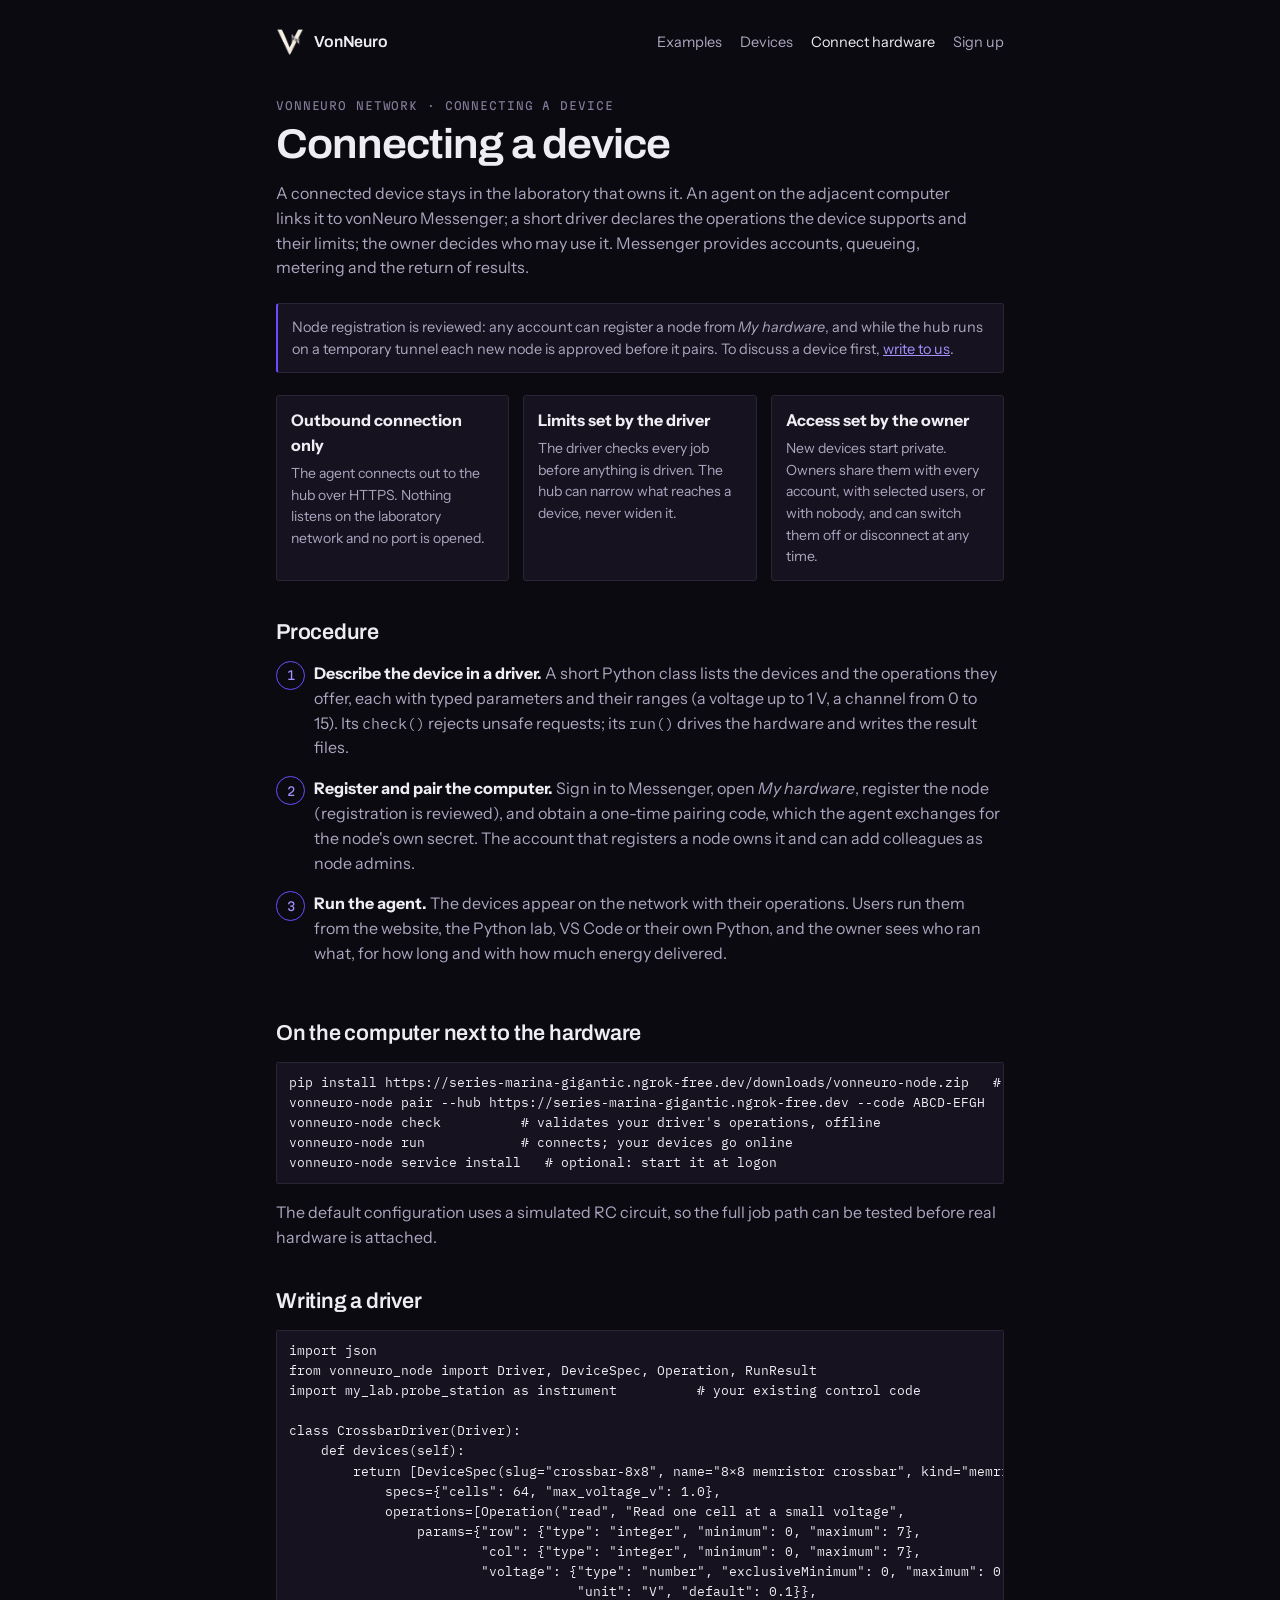
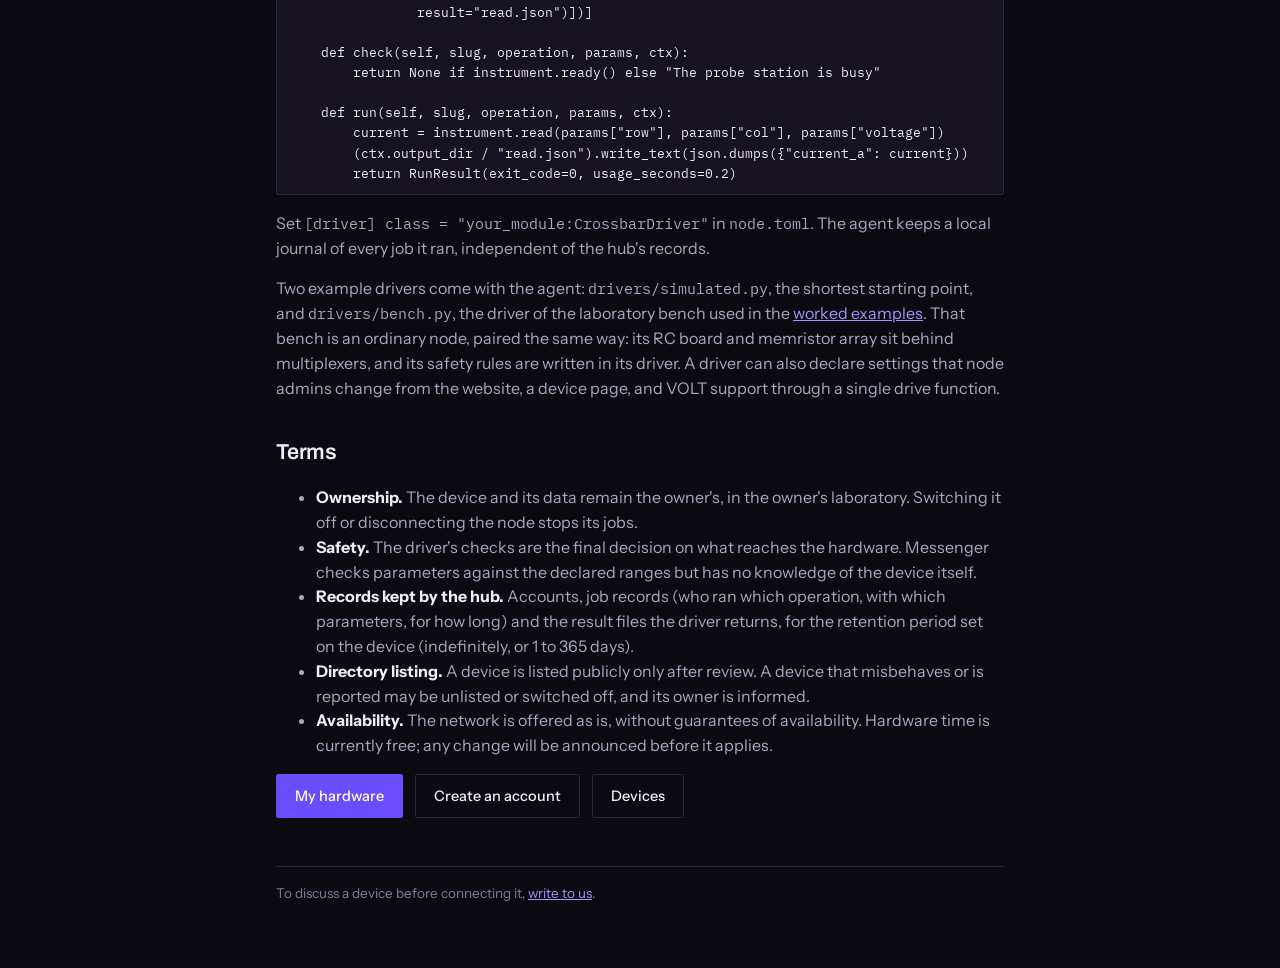
==== connect.html @ 983ef10e "Devices, connect and device pages in the home page's plainer register; links to the worked examples " ====
<!doctype html>
<html lang="en">
<head>
<meta charset="utf-8">
<meta name="viewport" content="width=device-width, initial-scale=1">
<title>Connect hardware · VonNeuro</title>
<meta name="description" content="Connecting a physical device to the vonNeuro network: an agent on the adjacent computer, a driver that declares operations and limits, and owner-controlled access.">
<link rel="icon" type="image/png" sizes="64x64" href="assets/favicon-64.png">
<link rel="apple-touch-icon" href="assets/apple-touch-icon.png">
<link rel="preconnect" href="https://fonts.googleapis.com">
<link rel="preconnect" href="https://fonts.gstatic.com" crossorigin>
<link href="https://fonts.googleapis.com/css2?family=Archivo:wdth,wght@62..125,400..800&family=IBM+Plex+Mono:wght@400;500&family=Instrument+Sans:wght@400;500;600&family=Martian+Mono:wght@400;600&display=swap" rel="stylesheet">
<link rel="stylesheet" href="assets/network.css">
</head>
<body>
<div class="wrap narrow">
  <header>
    <a class="home" href="./"><img src="assets/vonneuro-mark.png" alt="">VonNeuro</a>
    <nav><a href="./#examples">Examples</a><a href="hardware.html">Devices</a><a href="connect.html" class="on">Connect hardware</a><a href="signup.html">Sign up</a></nav>
  </header>

  <span class="label">vonNeuro network · connecting a device</span>
  <h1>Connecting a device</h1>
  <p class="lede">A connected device stays in the laboratory that owns it. An agent on the adjacent computer links it
    to vonNeuro Messenger; a short driver declares the operations the device supports and their limits; the owner
    decides who may use it. Messenger provides accounts, queueing, metering and the return of results.</p>

  <div class="status">Node registration is reviewed: any account can register a node from <i>My hardware</i>, and
    while the hub runs on a temporary tunnel each new node is approved before it pairs. To discuss a device first,
    <a href="#" class="report">write to us</a>.</div>

  <div class="grid3">
    <div><b>Outbound connection only</b><p>The agent connects out to the hub over HTTPS. Nothing listens on the laboratory network and no port is opened.</p></div>
    <div><b>Limits set by the driver</b><p>The driver checks every job before anything is driven. The hub can narrow what reaches a device, never widen it.</p></div>
    <div><b>Access set by the owner</b><p>New devices start private. Owners share them with every account, with selected users, or with nobody, and can switch them off or disconnect at any time.</p></div>
  </div>

  <h2>Procedure</h2>
  <ol class="steps">
    <li><b>Describe the device in a driver.</b> A short Python class lists the devices and the operations they
      offer, each with typed parameters and their ranges (a voltage up to 1 V, a channel from 0 to 15). Its
      <span class="mono">check()</span> rejects unsafe requests; its <span class="mono">run()</span> drives the hardware and
      writes the result files.</li>
    <li><b>Register and pair the computer.</b> Sign in to Messenger, open <i>My hardware</i>, register the node
      (registration is reviewed), and obtain a one-time pairing code, which the agent exchanges for the node's own
      secret. The account that registers a node owns it and can add colleagues as node admins.</li>
    <li><b>Run the agent.</b> The devices appear on the network with their operations. Users run them from the
      website, the Python lab, VS Code or their own Python, and the owner sees who ran what, for how long and with how
      much energy delivered.</li>
  </ol>

  <h2>On the computer next to the hardware</h2>
  <pre>pip install https://series-marina-gigantic.ngrok-free.dev/downloads/vonneuro-node.zip   # Python 3.11+
vonneuro-node pair --hub https://series-marina-gigantic.ngrok-free.dev --code ABCD-EFGH
vonneuro-node check          # validates your driver's operations, offline
vonneuro-node run            # connects; your devices go online
vonneuro-node service install   # optional: start it at logon</pre>
  <p>The default configuration uses a simulated RC circuit, so the full job path can be tested before real hardware
    is attached.</p>

  <h2>Writing a driver</h2>
  <pre>import json
from vonneuro_node import Driver, DeviceSpec, Operation, RunResult
import my_lab.probe_station as instrument          # your existing control code

class CrossbarDriver(Driver):
    def devices(self):
        return [DeviceSpec(slug="crossbar-8x8", name="8×8 memristor crossbar", kind="memristor",
            specs={"cells": 64, "max_voltage_v": 1.0},
            operations=[Operation("read", "Read one cell at a small voltage",
                params={"row": {"type": "integer", "minimum": 0, "maximum": 7},
                        "col": {"type": "integer", "minimum": 0, "maximum": 7},
                        "voltage": {"type": "number", "exclusiveMinimum": 0, "maximum": 0.3,
                                    "unit": "V", "default": 0.1}},
                result="read.json")])]

    def check(self, slug, operation, params, ctx):
        return None if instrument.ready() else "The probe station is busy"

    def run(self, slug, operation, params, ctx):
        current = instrument.read(params["row"], params["col"], params["voltage"])
        (ctx.output_dir / "read.json").write_text(json.dumps({"current_a": current}))
        return RunResult(exit_code=0, usage_seconds=0.2)</pre>
  <p>Set <span class="mono">[driver] class = "your_module:CrossbarDriver"</span> in <span class="mono">node.toml</span>.
    The agent keeps a local journal of every job it ran, independent of the hub's records.</p>
  <p>Two example drivers come with the agent: <span class="mono">drivers/simulated.py</span>, the shortest starting
    point, and <span class="mono">drivers/bench.py</span>, the driver of the laboratory bench used in the
    <a href="./#examples">worked examples</a>. That bench is an ordinary node, paired the same way: its RC board and
    memristor array sit behind multiplexers, and its safety rules are written in its driver. A driver can also declare
    settings that node admins change from the website, a device page, and VOLT support through a single drive
    function.</p>

  <h2>Terms</h2>
  <ul>
    <li><b>Ownership.</b> The device and its data remain the owner's, in the owner's laboratory. Switching it off or
      disconnecting the node stops its jobs.</li>
    <li><b>Safety.</b> The driver's checks are the final decision on what reaches the hardware. Messenger checks
      parameters against the declared ranges but has no knowledge of the device itself.</li>
    <li><b>Records kept by the hub.</b> Accounts, job records (who ran which operation, with which parameters, for how
      long) and the result files the driver returns, for the retention period set on the device (indefinitely, or 1 to
      365 days).</li>
    <li><b>Directory listing.</b> A device is listed publicly only after review. A device that misbehaves or is
      reported may be unlisted or switched off, and its owner is informed.</li>
    <li><b>Availability.</b> The network is offered as is, without guarantees of availability. Hardware time is
      currently free; any change will be announced before it applies.</li>
  </ul>

  <div class="actions">
    <a class="btn" href="https://series-marina-gigantic.ngrok-free.dev/my-hardware">My hardware</a>
    <a class="btn btn-ghost" href="signup.html">Create an account</a>
    <a class="btn btn-ghost" href="hardware.html">Devices</a>
  </div>

  <footer>To discuss a device before connecting it, <a href="#" class="report">write to us</a>.</footer>
</div>
<script>
(function () {
  var to = ["fcaravelli", "np.institute"].join("@");   // assembled to keep it away from harvesters
  Array.prototype.forEach.call(document.querySelectorAll("a.report"), function (a) {
    a.href = "mailto:" + to + "?subject=" + encodeURIComponent("Connecting hardware to vonNeuro");
  });
})();
</script>
</body>
</html>
---- assets/network.css ----
/* Shared by hardware.html, device.html and connect.html: the signup page's look, plus device cards. */
:root{
  --bg:#0C0A11; --panel:#16121F; --line:#2A2437; --txt:#EFEDF4; --txt-mid:#ADA6C0; --txt-soft:#837B99;
  --arc:#6B4DFF; --arc-2:#A492FF; --arc-dim:#6B4DFF22; --ok:#5FD4C4; --heat:#E08A3C;
  --f-display:"Archivo","Helvetica Neue",Arial,sans-serif; --f-body:"Instrument Sans","Segoe UI",system-ui,sans-serif;
  --f-label:"Martian Mono",ui-monospace,monospace; --f-code:"IBM Plex Mono",ui-monospace,"SF Mono",Menlo,monospace;
}
*{box-sizing:border-box}
html,body{margin:0;background:var(--bg);color:var(--txt);font-family:var(--f-body);font-size:16px;line-height:1.55}
a{color:var(--arc-2)}
.wrap{max-width:960px;margin:0 auto;padding:28px 16px 64px}
.wrap.narrow{max-width:760px}
header{display:flex;align-items:center;justify-content:space-between;gap:16px;flex-wrap:wrap;margin-bottom:36px}
header a.home{display:flex;align-items:center;gap:10px;color:var(--txt);text-decoration:none;font-family:var(--f-display);font-weight:600;letter-spacing:-.01em}
header img{width:28px;height:28px}
header nav{display:flex;gap:18px;flex-wrap:wrap;font-size:14.5px}
header nav a{color:var(--txt-mid);text-decoration:none} header nav a:hover,header nav a.on{color:var(--txt)}
.label{font-family:var(--f-label);font-size:11px;letter-spacing:.08em;text-transform:uppercase;color:var(--txt-soft)}
h1{font-family:var(--f-display);font-weight:650;font-variation-settings:"wdth" 104;font-size:clamp(1.9rem,4.6vw,2.6rem);letter-spacing:-.025em;line-height:1.1;margin:.35rem 0 .8rem}
h2{font-family:var(--f-display);font-weight:600;font-size:1.35rem;letter-spacing:-.01em;margin:2.2rem 0 .7rem}
h3{font-family:var(--f-display);font-weight:600;font-size:1.05rem;margin:1.2rem 0 .4rem}
.lede{color:var(--txt-mid);margin:0 0 1.4rem;max-width:64ch}
p,li{color:var(--txt-mid)} b,strong{color:var(--txt)}
.status{border:1px solid var(--line);border-left:2px solid var(--arc);background:var(--panel);border-radius:3px;padding:12px 14px;font-size:14.5px;color:var(--txt-mid);margin-bottom:22px}
.status.ok{border-left-color:var(--ok)} .status.off{border-left-color:var(--heat)}
.btn{display:inline-flex;align-items:center;justify-content:center;font-family:var(--f-body);font-size:14.5px;font-weight:500;padding:10px 18px;border-radius:2px;border:1px solid var(--arc);background:var(--arc);color:#fff;cursor:pointer;text-decoration:none}
.btn:hover{background:#7C60FF;border-color:#7C60FF}
.btn-ghost{background:transparent;color:var(--txt);border-color:var(--line)}
.actions{display:flex;flex-wrap:wrap;gap:12px;margin:1rem 0}
pre{font-family:var(--f-code);font-size:13px;background:var(--panel);border:1px solid var(--line);border-radius:2px;padding:10px 12px;overflow-x:auto;color:var(--txt);margin:.5rem 0 0}
code,.mono{font-family:var(--f-code);font-size:.92em}
.hidden{display:none}
.cards{display:grid;grid-template-columns:repeat(auto-fill,minmax(280px,1fr));gap:16px}
.card{border:1px solid var(--line);background:var(--panel);border-radius:3px;padding:16px 18px;display:flex;flex-direction:column;gap:8px;min-width:0}
.card h3{margin:0;font-size:1.05rem} .card h3 a{color:var(--txt);text-decoration:none} .card h3 a:hover{color:var(--arc-2)}
.card .ref{font-family:var(--f-code);font-size:12.5px;color:var(--txt-soft);overflow-wrap:anywhere}
.card p{margin:0;font-size:14px}
.facts{display:flex;flex-wrap:wrap;gap:6px}
.fact{font-family:var(--f-code);font-size:12px;color:var(--txt-mid);border:1px solid var(--line);border-radius:2px;padding:2px 7px}
.dot{display:inline-flex;align-items:center;gap:6px;font-family:var(--f-label);font-size:11px;letter-spacing:.06em;text-transform:uppercase}
.dot::before{content:"";width:8px;height:8px;border-radius:50%;background:var(--txt-soft)}
.dot.online{color:var(--ok)} .dot.online::before{background:var(--ok)}
.dot.offline{color:var(--heat)} .dot.offline::before{background:var(--heat)}
.dot.restricted{color:var(--arc-2)} .dot.restricted::before{background:var(--arc-2)}
.usage{font-size:12.5px;color:var(--txt-soft);margin-top:auto}
table{width:100%;border-collapse:collapse;font-size:14px;margin:.4rem 0 1rem}
th,td{text-align:left;padding:6px 8px;border-bottom:1px solid var(--line);vertical-align:top}
th{font-family:var(--f-label);font-size:11px;letter-spacing:.06em;text-transform:uppercase;color:var(--txt-soft);font-weight:400}
td code{color:var(--arc-2)}
.steps{counter-reset:s;list-style:none;padding:0;margin:0}
.steps>li{counter-increment:s;position:relative;padding:0 0 1rem 2.4rem}
.steps>li::before{content:counter(s);position:absolute;left:0;top:0;width:1.7rem;height:1.7rem;border:1px solid var(--arc);border-radius:50%;display:flex;align-items:center;justify-content:center;font-family:var(--f-label);font-size:12px;color:var(--arc-2)}
.grid3{display:grid;grid-template-columns:repeat(3,minmax(0,1fr));gap:14px}
.grid3>div{border:1px solid var(--line);background:var(--panel);border-radius:3px;padding:12px 14px}
.grid3 p{margin:.3rem 0 0;font-size:14px}
.pill{font-family:var(--f-label);font-size:10.5px;letter-spacing:.08em;text-transform:uppercase;border:1px solid var(--arc);color:var(--arc-2);border-radius:999px;padding:2px 9px;vertical-align:middle}
footer{margin-top:3rem;padding-top:1rem;border-top:1px solid var(--line);font-size:13.5px;color:var(--txt-soft)}
@media (max-width:700px){ .grid3{grid-template-columns:1fr} }
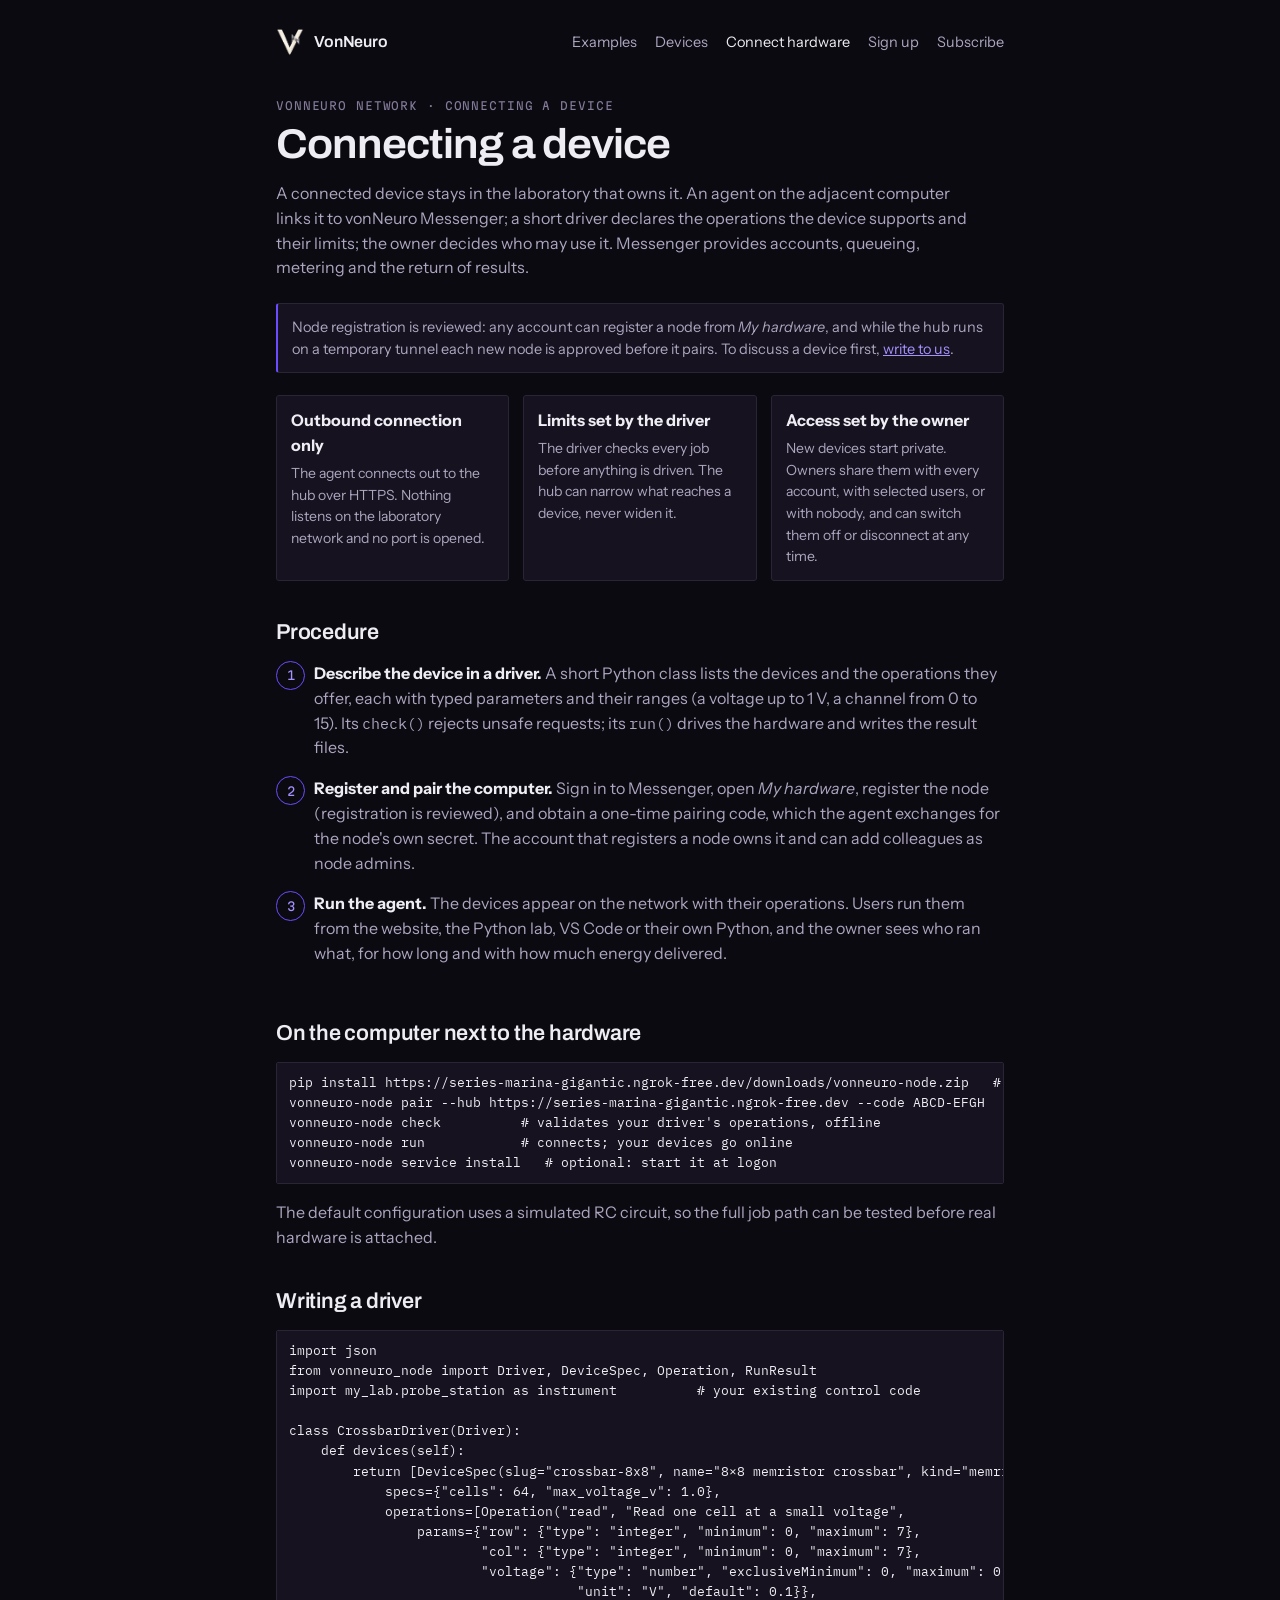
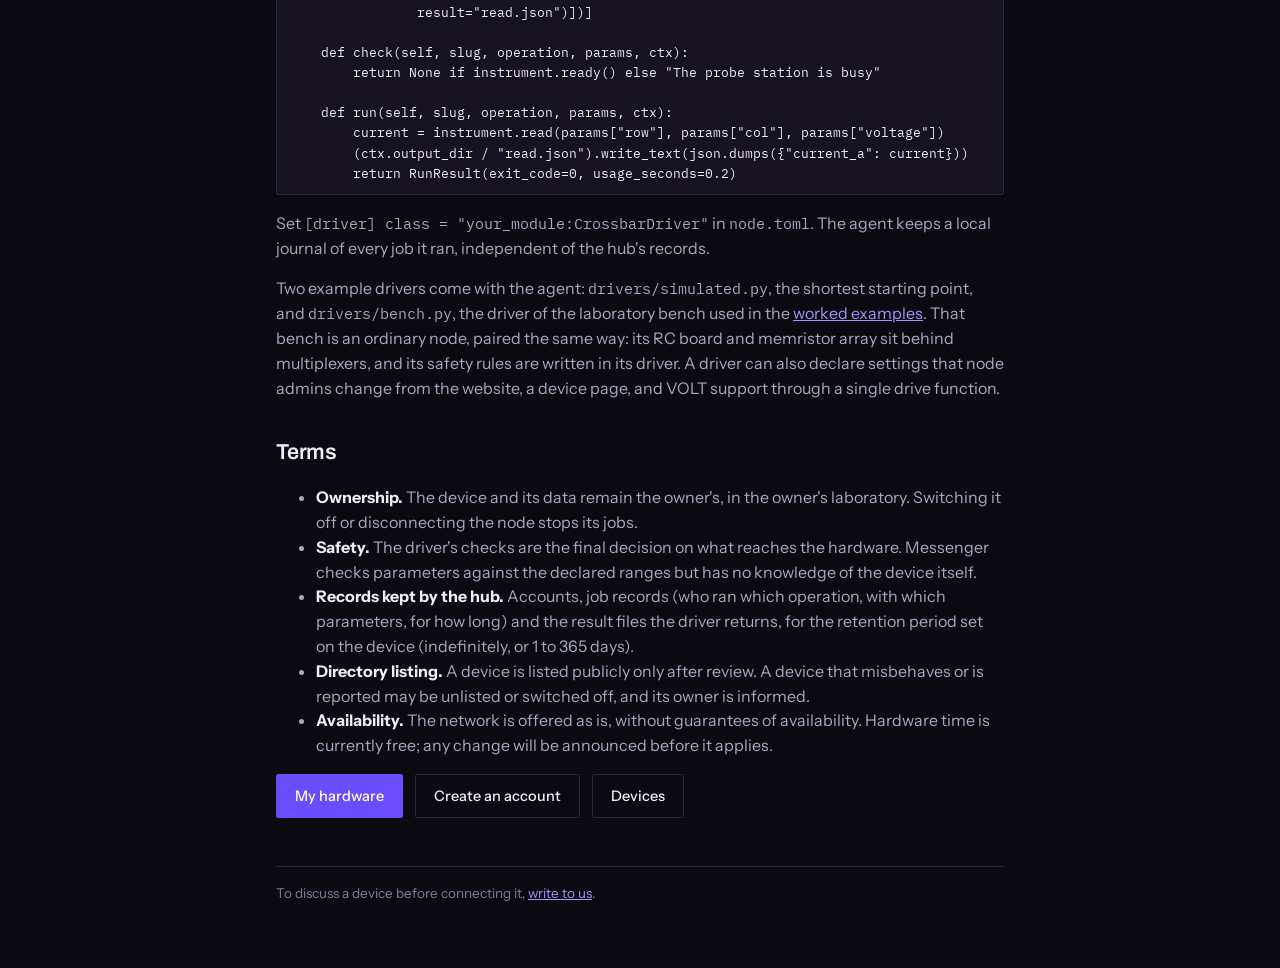
==== commit ffaa2e0c: "Subscribe page: newsletter, new equipment online, offers; Subscribe button in the header and nav The" ====
--- a/connect.html
+++ b/connect.html
@@ -16,7 +16,7 @@
 <div class="wrap narrow">
   <header>
     <a class="home" href="./"><img src="assets/vonneuro-mark.png" alt="">VonNeuro</a>
-    <nav><a href="./#examples">Examples</a><a href="hardware.html">Devices</a><a href="connect.html" class="on">Connect hardware</a><a href="signup.html">Sign up</a></nav>
+    <nav><a href="./#examples">Examples</a><a href="hardware.html">Devices</a><a href="connect.html" class="on">Connect hardware</a><a href="signup.html">Sign up</a><a href="subscribe.html">Subscribe</a></nav>
   </header>
 
   <span class="label">vonNeuro network · connecting a device</span>
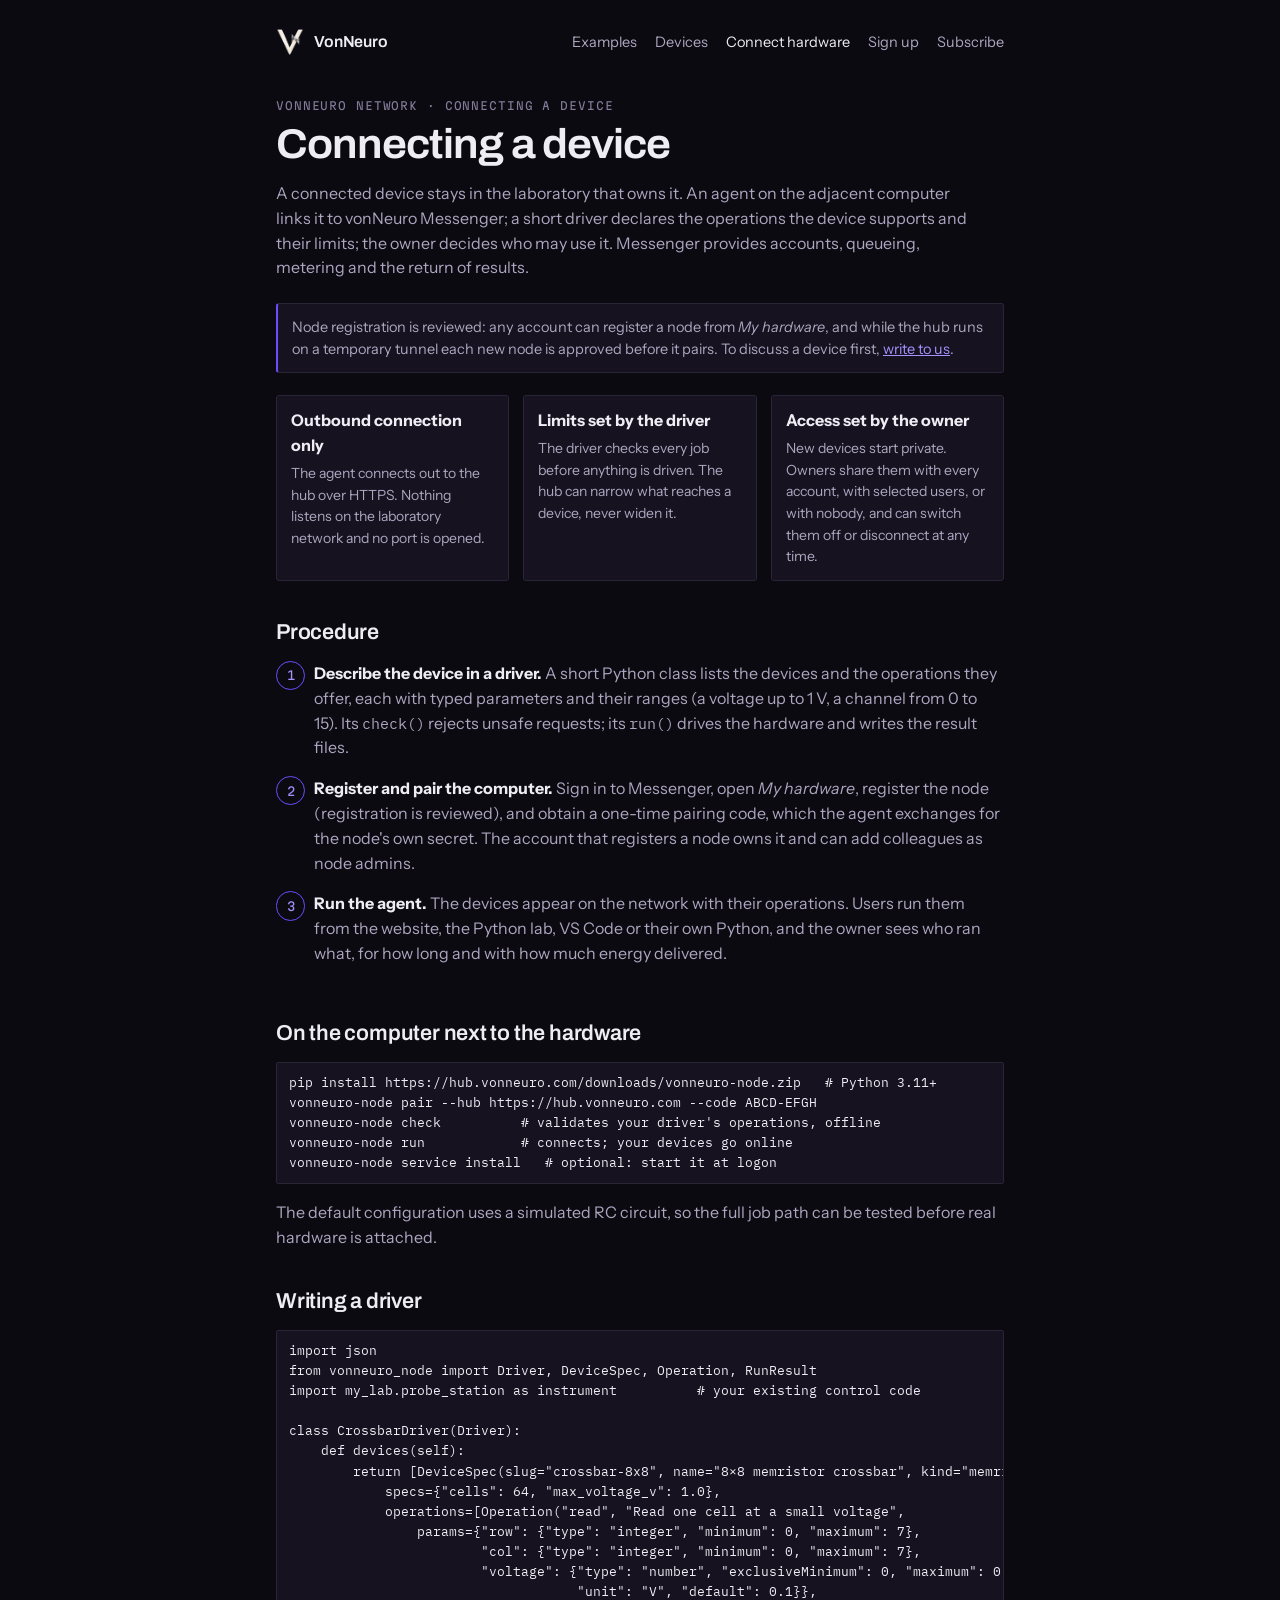
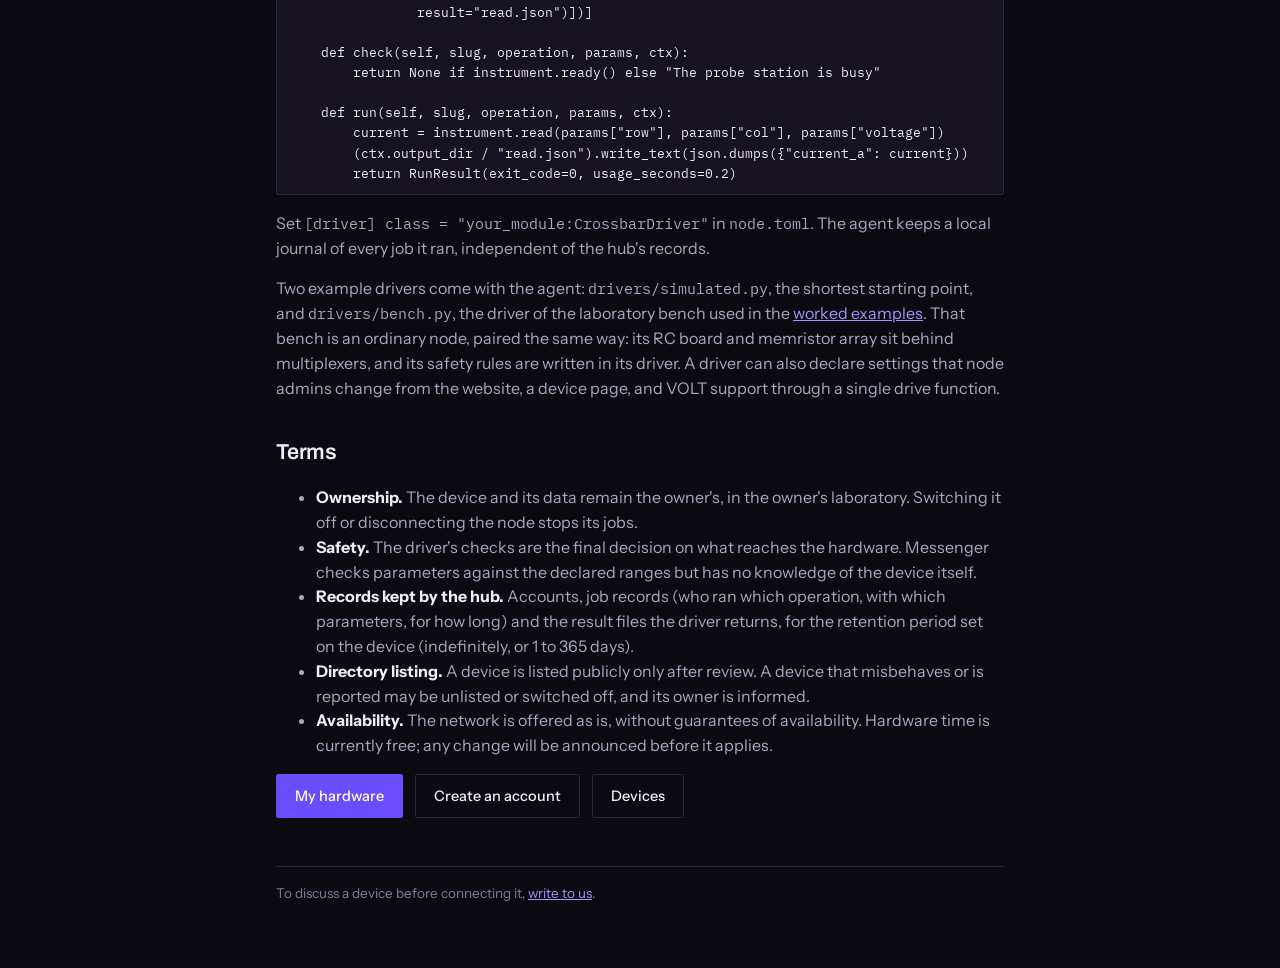
==== commit 60e399fe: "Hub moves to hub.vonneuro.com (Cloudflare Tunnel); VS Code extension 0.1.4" ====
--- a/connect.html
+++ b/connect.html
@@ -50,8 +50,8 @@
   </ol>
 
   <h2>On the computer next to the hardware</h2>
-  <pre>pip install https://series-marina-gigantic.ngrok-free.dev/downloads/vonneuro-node.zip   # Python 3.11+
-vonneuro-node pair --hub https://series-marina-gigantic.ngrok-free.dev --code ABCD-EFGH
+  <pre>pip install https://hub.vonneuro.com/downloads/vonneuro-node.zip   # Python 3.11+
+vonneuro-node pair --hub https://hub.vonneuro.com --code ABCD-EFGH
 vonneuro-node check          # validates your driver's operations, offline
 vonneuro-node run            # connects; your devices go online
 vonneuro-node service install   # optional: start it at logon</pre>
@@ -106,7 +106,7 @@
   </ul>
 
   <div class="actions">
-    <a class="btn" href="https://series-marina-gigantic.ngrok-free.dev/my-hardware">My hardware</a>
+    <a class="btn" href="https://hub.vonneuro.com/my-hardware">My hardware</a>
     <a class="btn btn-ghost" href="signup.html">Create an account</a>
     <a class="btn btn-ghost" href="hardware.html">Devices</a>
   </div>
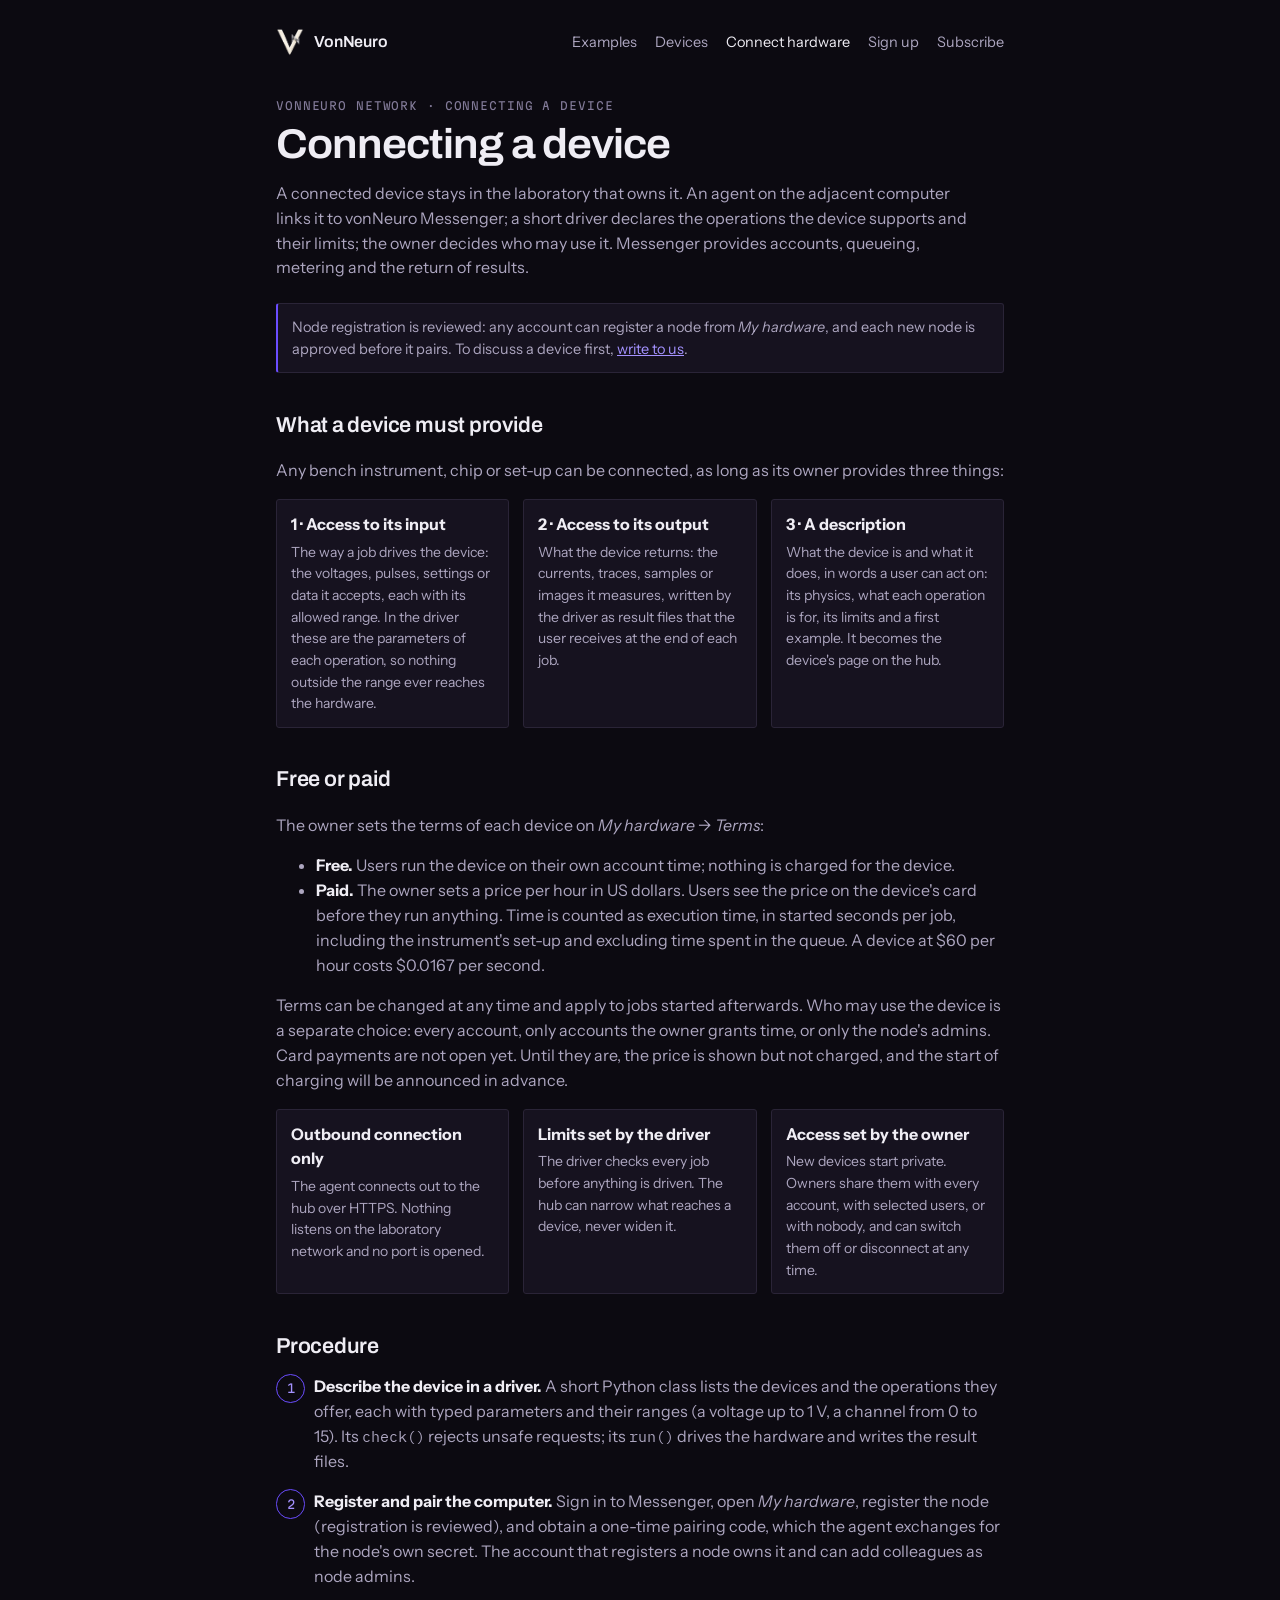
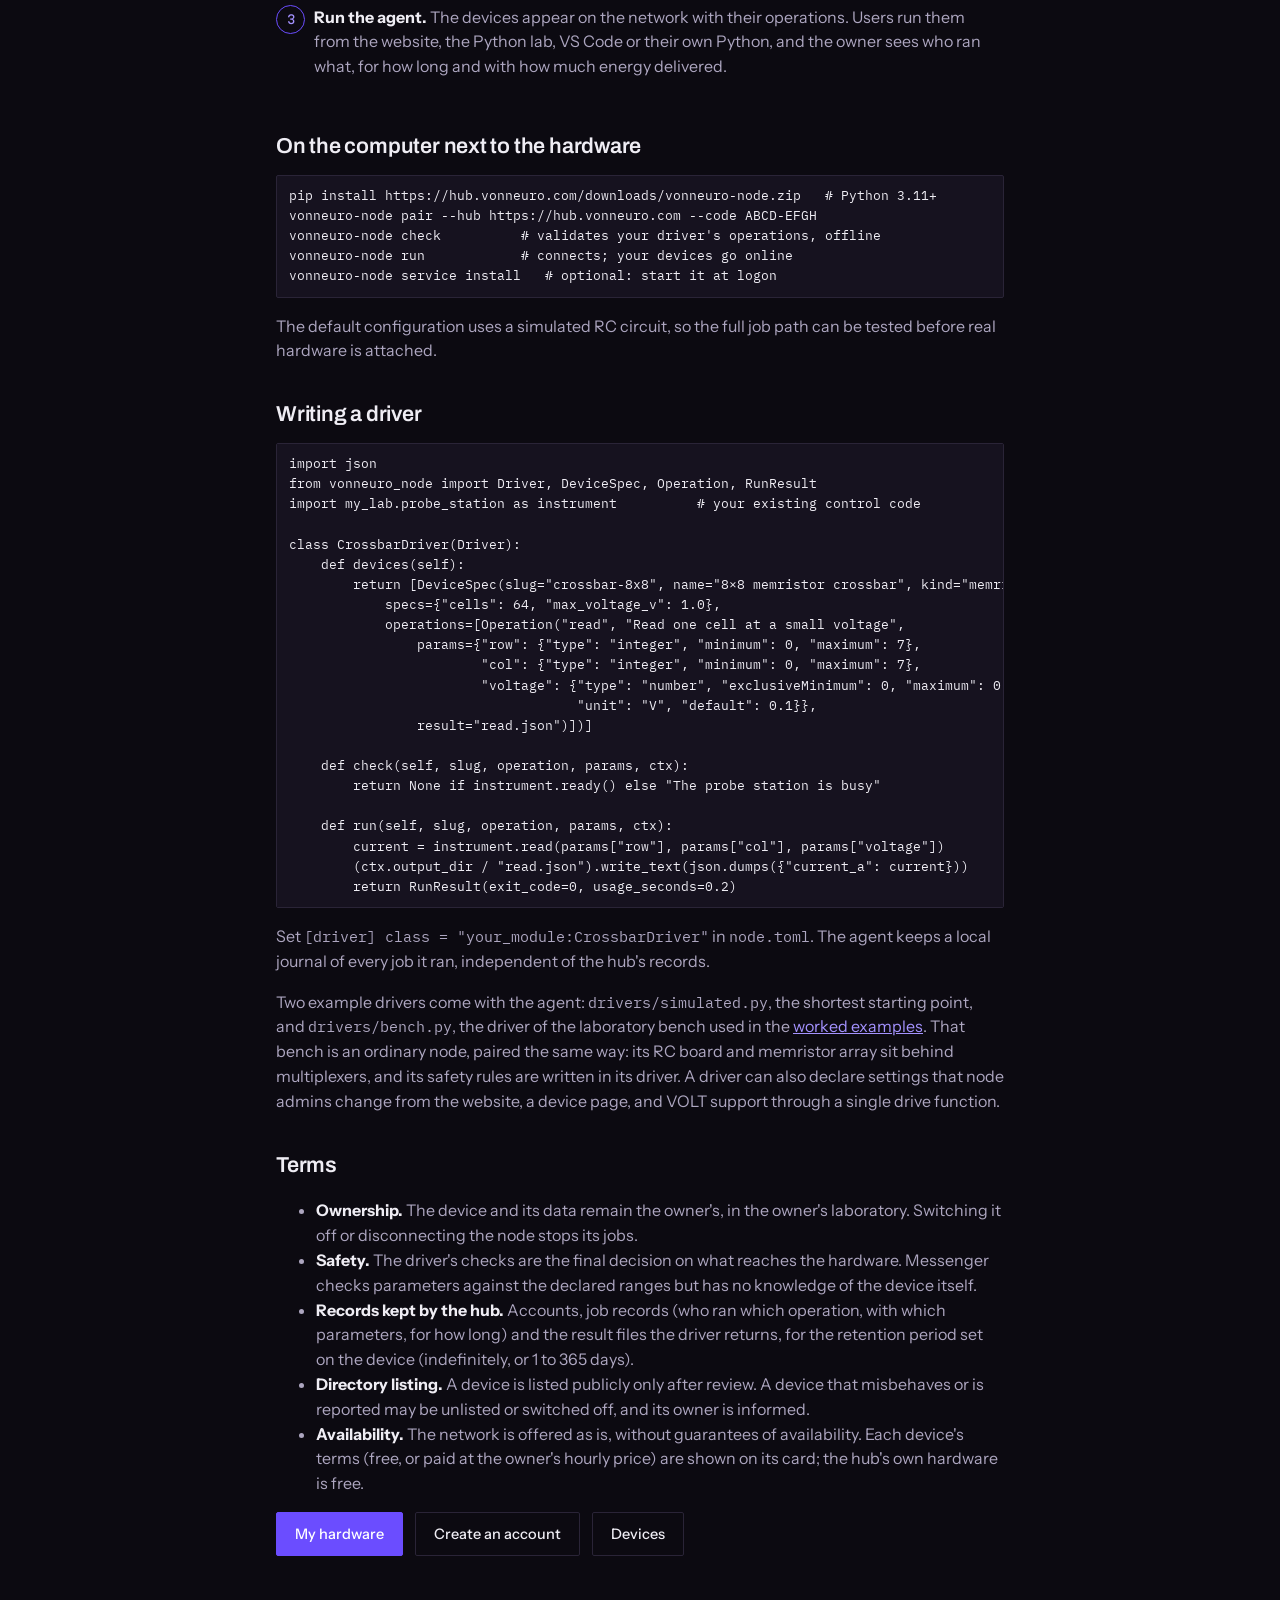
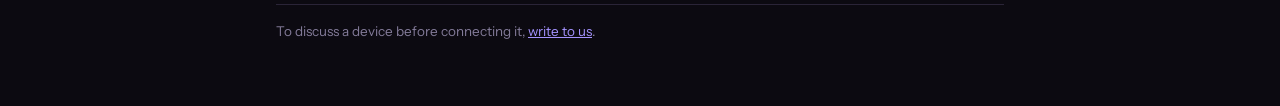
==== commit dbbd0a60: "Connect hardware: what a device must provide (input, output, description) and Free or Paid terms" ====
--- a/connect.html
+++ b/connect.html
@@ -4,7 +4,7 @@
 <meta charset="utf-8">
 <meta name="viewport" content="width=device-width, initial-scale=1">
 <title>Connect hardware · VonNeuro</title>
-<meta name="description" content="Connecting a physical device to the vonNeuro network: an agent on the adjacent computer, a driver that declares operations and limits, and owner-controlled access.">
+<meta name="description" content="Connecting a physical device to the vonNeuro network: what a device must provide (input, output, description), free or paid terms with an hourly price, an agent on the adjacent computer, a driver that declares operations and limits, and owner-controlled access.">
 <link rel="icon" type="image/png" sizes="64x64" href="assets/favicon-64.png">
 <link rel="apple-touch-icon" href="assets/apple-touch-icon.png">
 <link rel="preconnect" href="https://fonts.googleapis.com">
@@ -26,8 +26,32 @@
     decides who may use it. Messenger provides accounts, queueing, metering and the return of results.</p>
 
   <div class="status">Node registration is reviewed: any account can register a node from <i>My hardware</i>, and
-    while the hub runs on a temporary tunnel each new node is approved before it pairs. To discuss a device first,
+    each new node is approved before it pairs. To discuss a device first,
     <a href="#" class="report">write to us</a>.</div>
+
+  <h2>What a device must provide</h2>
+  <p>Any bench instrument, chip or set-up can be connected, as long as its owner provides three things:</p>
+  <div class="grid3">
+    <div><b>1 · Access to its input</b><p>The way a job drives the device: the voltages, pulses, settings or data it
+      accepts, each with its allowed range. In the driver these are the parameters of each operation, so nothing
+      outside the range ever reaches the hardware.</p></div>
+    <div><b>2 · Access to its output</b><p>What the device returns: the currents, traces, samples or images it
+      measures, written by the driver as result files that the user receives at the end of each job.</p></div>
+    <div><b>3 · A description</b><p>What the device is and what it does, in words a user can act on: its physics,
+      what each operation is for, its limits and a first example. It becomes the device's page on the hub.</p></div>
+  </div>
+
+  <h2>Free or paid</h2>
+  <p>The owner sets the terms of each device on <i>My hardware</i> → <i>Terms</i>:</p>
+  <ul>
+    <li><b>Free.</b> Users run the device on their own account time; nothing is charged for the device.</li>
+    <li><b>Paid.</b> The owner sets a price per hour in US dollars. Users see the price on the device's card before
+      they run anything. Time is counted as execution time, in started seconds per job, including the instrument's
+      set-up and excluding time spent in the queue. A device at $60 per hour costs $0.0167 per second.</li>
+  </ul>
+  <p>Terms can be changed at any time and apply to jobs started afterwards. Who may use the device is a separate
+    choice: every account, only accounts the owner grants time, or only the node's admins. Card payments are not open
+    yet. Until they are, the price is shown but not charged, and the start of charging will be announced in advance.</p>
 
   <div class="grid3">
     <div><b>Outbound connection only</b><p>The agent connects out to the hub over HTTPS. Nothing listens on the laboratory network and no port is opened.</p></div>
@@ -101,8 +125,8 @@
       365 days).</li>
     <li><b>Directory listing.</b> A device is listed publicly only after review. A device that misbehaves or is
       reported may be unlisted or switched off, and its owner is informed.</li>
-    <li><b>Availability.</b> The network is offered as is, without guarantees of availability. Hardware time is
-      currently free; any change will be announced before it applies.</li>
+    <li><b>Availability.</b> The network is offered as is, without guarantees of availability. Each device's terms
+      (free, or paid at the owner's hourly price) are shown on its card; the hub's own hardware is free.</li>
   </ul>
 
   <div class="actions">
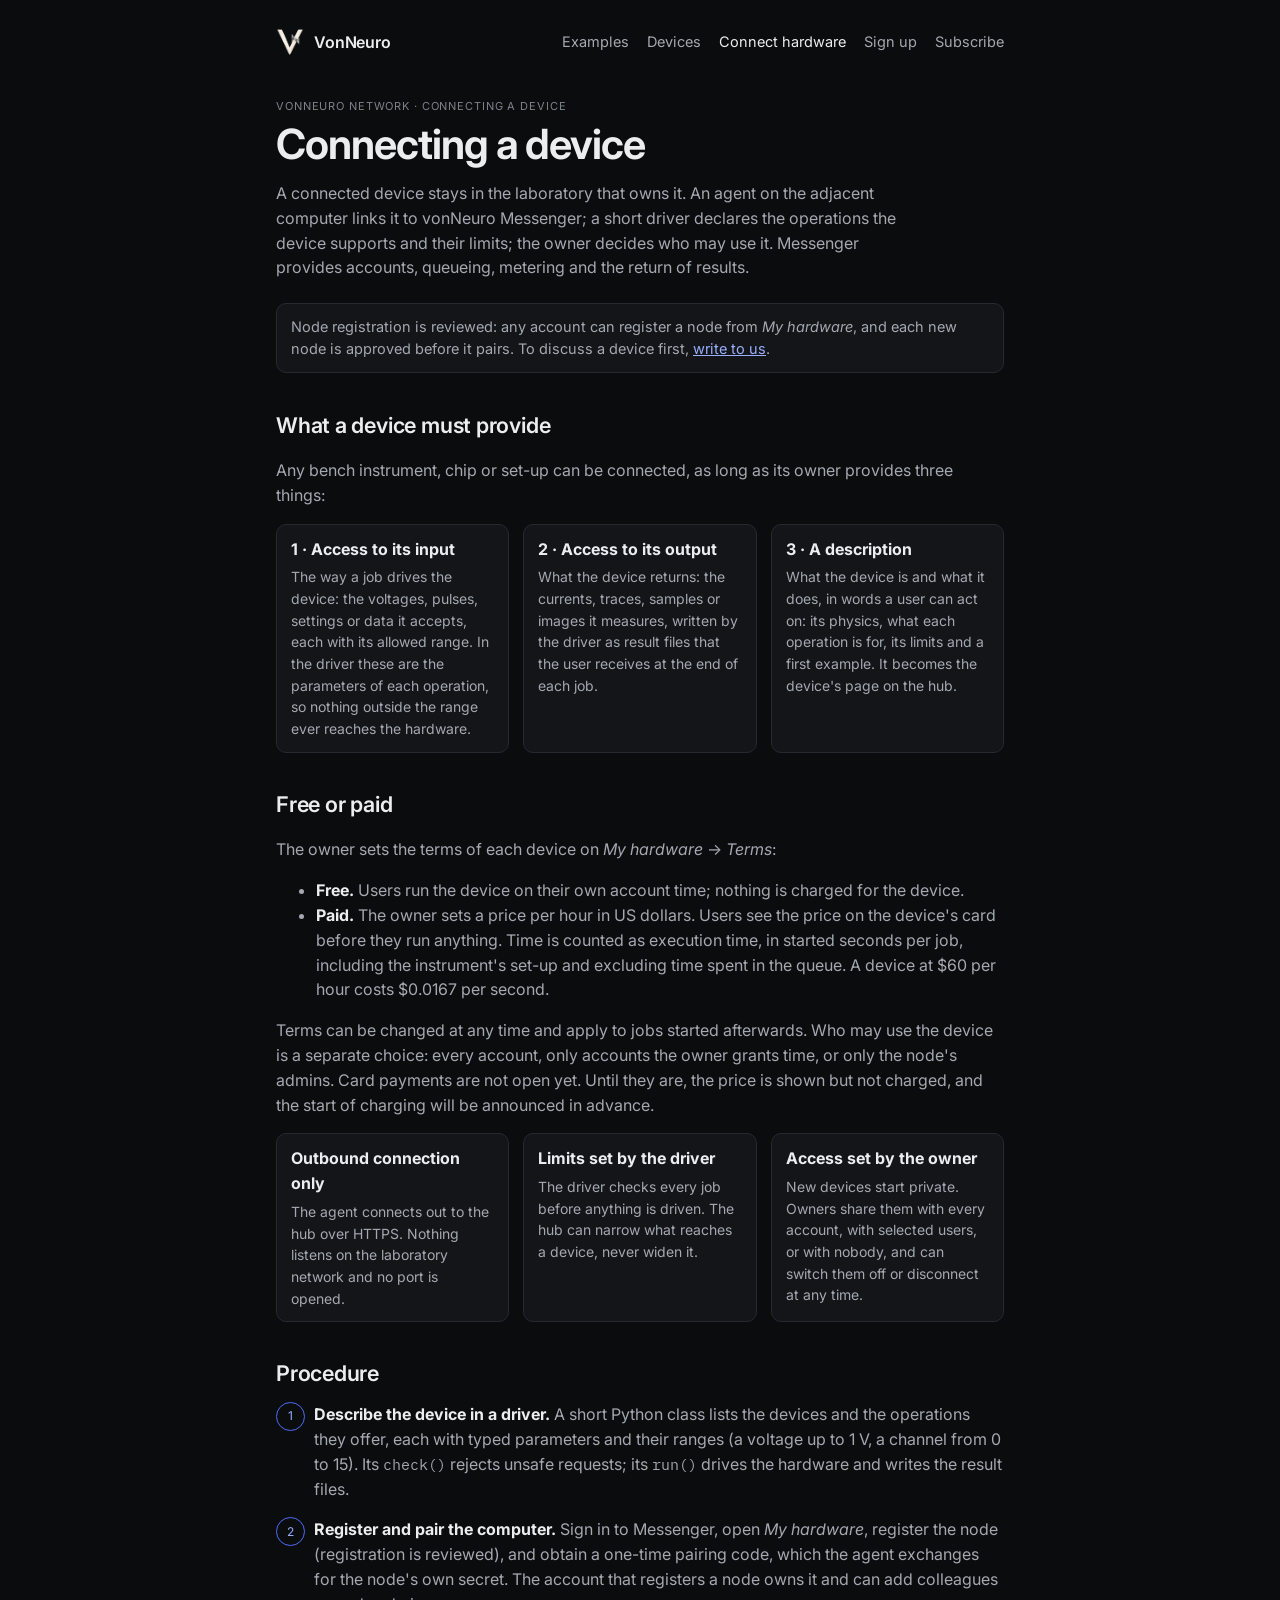
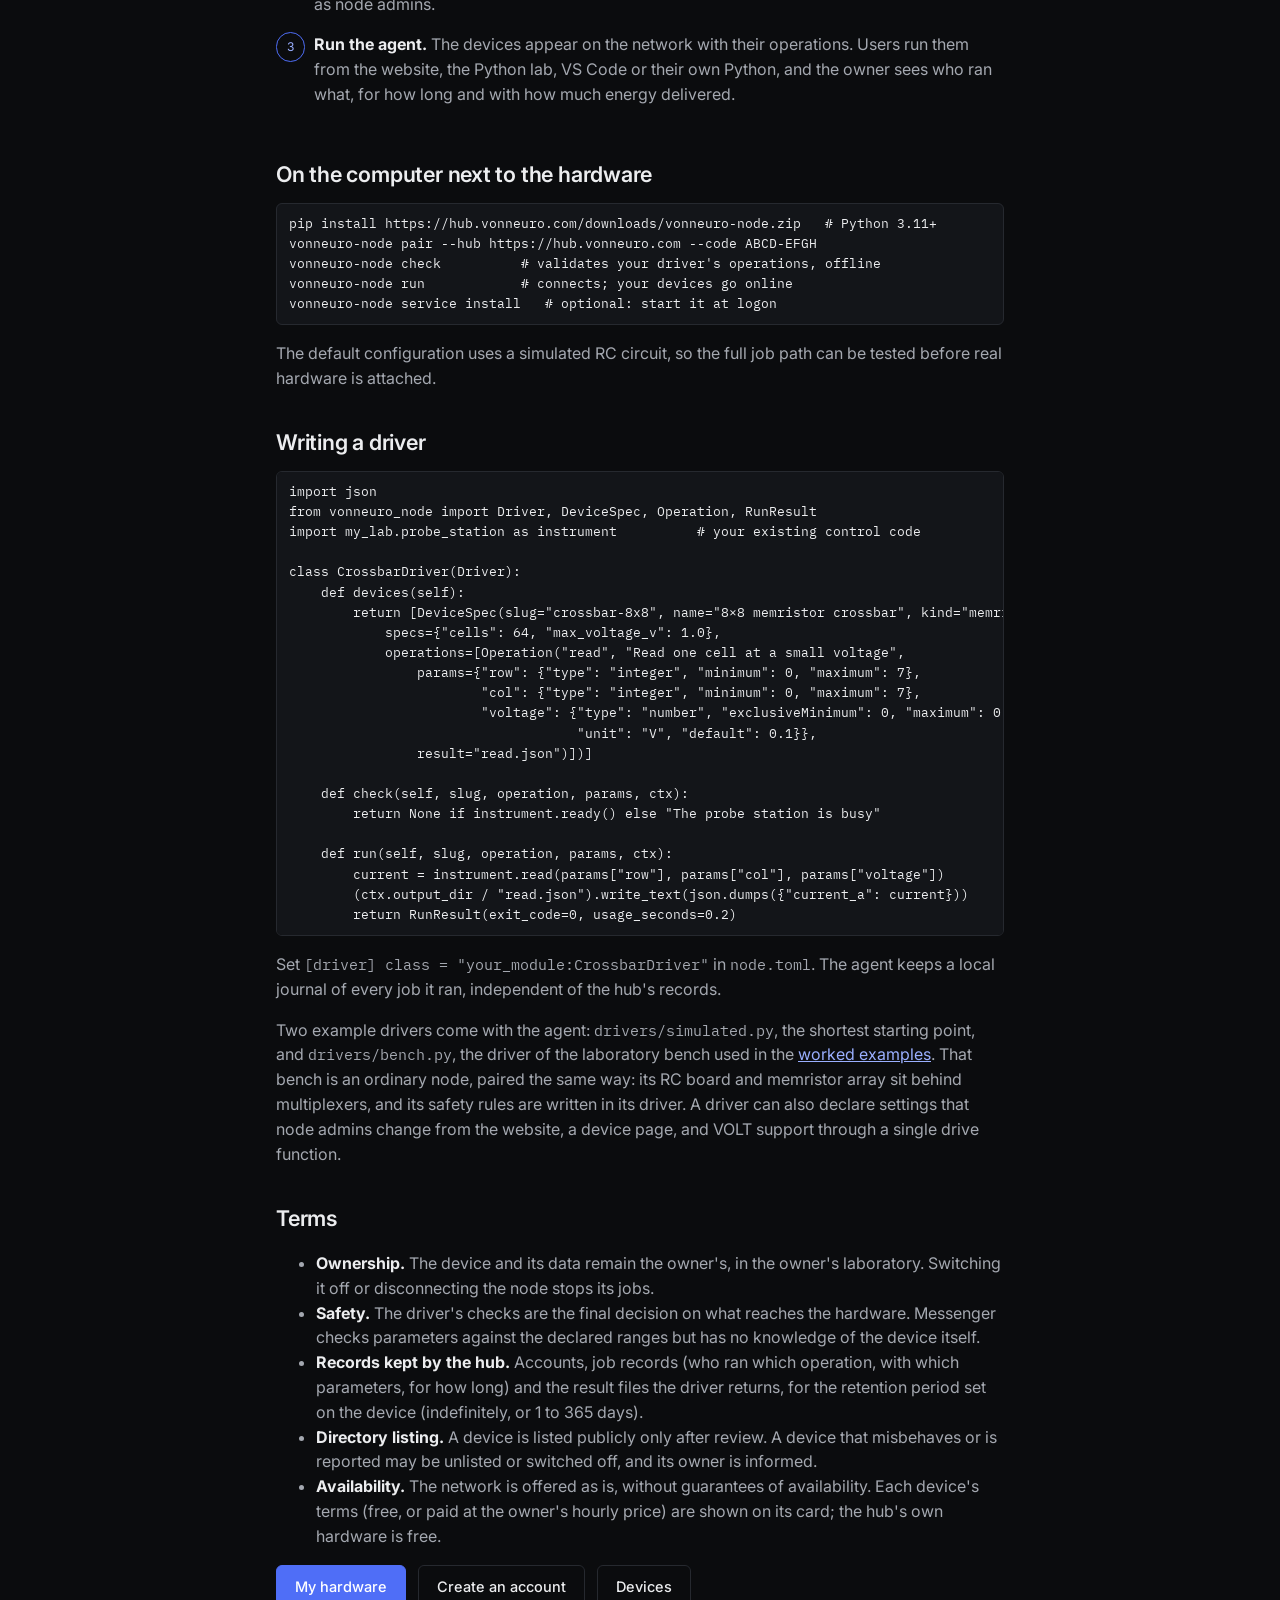
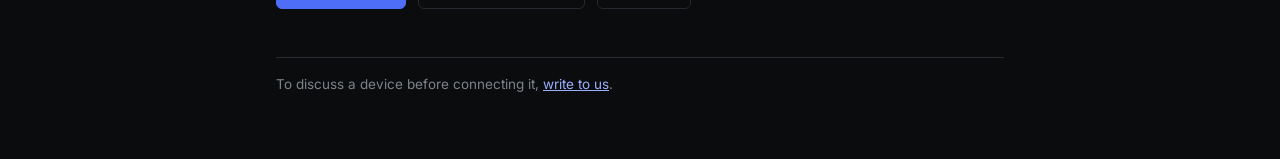
==== commit a9ffa20d: "Website redesign: neutral palette, Inter, live device list in the hero, no animated background" ====
--- a/connect.html
+++ b/connect.html
@@ -9,7 +9,7 @@
 <link rel="apple-touch-icon" href="assets/apple-touch-icon.png">
 <link rel="preconnect" href="https://fonts.googleapis.com">
 <link rel="preconnect" href="https://fonts.gstatic.com" crossorigin>
-<link href="https://fonts.googleapis.com/css2?family=Archivo:wdth,wght@62..125,400..800&family=IBM+Plex+Mono:wght@400;500&family=Instrument+Sans:wght@400;500;600&family=Martian+Mono:wght@400;600&display=swap" rel="stylesheet">
+<link href="https://fonts.googleapis.com/css2?family=Inter:wght@400;500;600;700&family=IBM+Plex+Mono:wght@400;500&display=swap" rel="stylesheet">
 <link rel="stylesheet" href="assets/network.css">
 </head>
 <body>
--- a/assets/network.css
+++ b/assets/network.css
@@ -1,9 +1,9 @@
 /* Shared by hardware.html, device.html and connect.html: the signup page's look, plus device cards. */
 :root{
-  --bg:#0C0A11; --panel:#16121F; --line:#2A2437; --txt:#EFEDF4; --txt-mid:#ADA6C0; --txt-soft:#837B99;
-  --arc:#6B4DFF; --arc-2:#A492FF; --arc-dim:#6B4DFF22; --ok:#5FD4C4; --heat:#E08A3C;
-  --f-display:"Archivo","Helvetica Neue",Arial,sans-serif; --f-body:"Instrument Sans","Segoe UI",system-ui,sans-serif;
-  --f-label:"Martian Mono",ui-monospace,monospace; --f-code:"IBM Plex Mono",ui-monospace,"SF Mono",Menlo,monospace;
+  --bg:#0B0C0E; --panel:#131519; --line:#26292F; --txt:#ECEDEF; --txt-mid:#A4A8B0; --txt-soft:#7D828B;
+  --arc:#4F6EF7; --arc-2:#9AAFFF; --arc-dim:#4F6EF722; --ok:#5FD4C4; --heat:#E08A3C;
+  --f-display:"Inter", "Segoe UI", system-ui, sans-serif; --f-body:"Inter", "Segoe UI", system-ui, sans-serif;
+  --f-label:"Inter", "Segoe UI", system-ui, sans-serif; --f-code:"IBM Plex Mono",ui-monospace,"SF Mono",Menlo,monospace;
 }
 *{box-sizing:border-box}
 html,body{margin:0;background:var(--bg);color:var(--txt);font-family:var(--f-body);font-size:16px;line-height:1.55}
@@ -16,27 +16,27 @@
 header nav{display:flex;gap:18px;flex-wrap:wrap;font-size:14.5px}
 header nav a{color:var(--txt-mid);text-decoration:none} header nav a:hover,header nav a.on{color:var(--txt)}
 .label{font-family:var(--f-label);font-size:11px;letter-spacing:.08em;text-transform:uppercase;color:var(--txt-soft)}
-h1{font-family:var(--f-display);font-weight:650;font-variation-settings:"wdth" 104;font-size:clamp(1.9rem,4.6vw,2.6rem);letter-spacing:-.025em;line-height:1.1;margin:.35rem 0 .8rem}
+h1{font-family:var(--f-display);font-weight:650;font-size:clamp(1.9rem,4.6vw,2.6rem);letter-spacing:-.025em;line-height:1.1;margin:.35rem 0 .8rem}
 h2{font-family:var(--f-display);font-weight:600;font-size:1.35rem;letter-spacing:-.01em;margin:2.2rem 0 .7rem}
 h3{font-family:var(--f-display);font-weight:600;font-size:1.05rem;margin:1.2rem 0 .4rem}
 .lede{color:var(--txt-mid);margin:0 0 1.4rem;max-width:64ch}
 p,li{color:var(--txt-mid)} b,strong{color:var(--txt)}
-.status{border:1px solid var(--line);border-left:2px solid var(--arc);background:var(--panel);border-radius:3px;padding:12px 14px;font-size:14.5px;color:var(--txt-mid);margin-bottom:22px}
+.status{border:1px solid var(--line);border-left:1px solid var(--line);background:var(--panel);border-radius:10px;padding:12px 14px;font-size:14.5px;color:var(--txt-mid);margin-bottom:22px}
 .status.ok{border-left-color:var(--ok)} .status.off{border-left-color:var(--heat)}
-.btn{display:inline-flex;align-items:center;justify-content:center;font-family:var(--f-body);font-size:14.5px;font-weight:500;padding:10px 18px;border-radius:2px;border:1px solid var(--arc);background:var(--arc);color:#fff;cursor:pointer;text-decoration:none}
-.btn:hover{background:#7C60FF;border-color:#7C60FF}
+.btn{display:inline-flex;align-items:center;justify-content:center;font-family:var(--f-body);font-size:14.5px;font-weight:500;padding:10px 18px;border-radius:6px;border:1px solid var(--arc);background:var(--arc);color:#fff;cursor:pointer;text-decoration:none}
+.btn:hover{background:#6681F8;border-color:#6681F8}
 .btn-ghost{background:transparent;color:var(--txt);border-color:var(--line)}
 .actions{display:flex;flex-wrap:wrap;gap:12px;margin:1rem 0}
-pre{font-family:var(--f-code);font-size:13px;background:var(--panel);border:1px solid var(--line);border-radius:2px;padding:10px 12px;overflow-x:auto;color:var(--txt);margin:.5rem 0 0}
+pre{font-family:var(--f-code);font-size:13px;background:var(--panel);border:1px solid var(--line);border-radius:6px;padding:10px 12px;overflow-x:auto;color:var(--txt);margin:.5rem 0 0}
 code,.mono{font-family:var(--f-code);font-size:.92em}
 .hidden{display:none}
 .cards{display:grid;grid-template-columns:repeat(auto-fill,minmax(280px,1fr));gap:16px}
-.card{border:1px solid var(--line);background:var(--panel);border-radius:3px;padding:16px 18px;display:flex;flex-direction:column;gap:8px;min-width:0}
+.card{border:1px solid var(--line);background:var(--panel);border-radius:10px;padding:16px 18px;display:flex;flex-direction:column;gap:8px;min-width:0}
 .card h3{margin:0;font-size:1.05rem} .card h3 a{color:var(--txt);text-decoration:none} .card h3 a:hover{color:var(--arc-2)}
 .card .ref{font-family:var(--f-code);font-size:12.5px;color:var(--txt-soft);overflow-wrap:anywhere}
 .card p{margin:0;font-size:14px}
 .facts{display:flex;flex-wrap:wrap;gap:6px}
-.fact{font-family:var(--f-code);font-size:12px;color:var(--txt-mid);border:1px solid var(--line);border-radius:2px;padding:2px 7px}
+.fact{font-family:var(--f-code);font-size:12px;color:var(--txt-mid);border:1px solid var(--line);border-radius:6px;padding:2px 7px}
 .dot{display:inline-flex;align-items:center;gap:6px;font-family:var(--f-label);font-size:11px;letter-spacing:.06em;text-transform:uppercase}
 .dot::before{content:"";width:8px;height:8px;border-radius:50%;background:var(--txt-soft)}
 .dot.online{color:var(--ok)} .dot.online::before{background:var(--ok)}
@@ -51,7 +51,7 @@
 .steps>li{counter-increment:s;position:relative;padding:0 0 1rem 2.4rem}
 .steps>li::before{content:counter(s);position:absolute;left:0;top:0;width:1.7rem;height:1.7rem;border:1px solid var(--arc);border-radius:50%;display:flex;align-items:center;justify-content:center;font-family:var(--f-label);font-size:12px;color:var(--arc-2)}
 .grid3{display:grid;grid-template-columns:repeat(3,minmax(0,1fr));gap:14px}
-.grid3>div{border:1px solid var(--line);background:var(--panel);border-radius:3px;padding:12px 14px}
+.grid3>div{border:1px solid var(--line);background:var(--panel);border-radius:10px;padding:12px 14px}
 .grid3 p{margin:.3rem 0 0;font-size:14px}
 .pill{font-family:var(--f-label);font-size:10.5px;letter-spacing:.08em;text-transform:uppercase;border:1px solid var(--arc);color:var(--arc-2);border-radius:999px;padding:2px 9px;vertical-align:middle}
 footer{margin-top:3rem;padding-top:1rem;border-top:1px solid var(--line);font-size:13.5px;color:var(--txt-soft)}
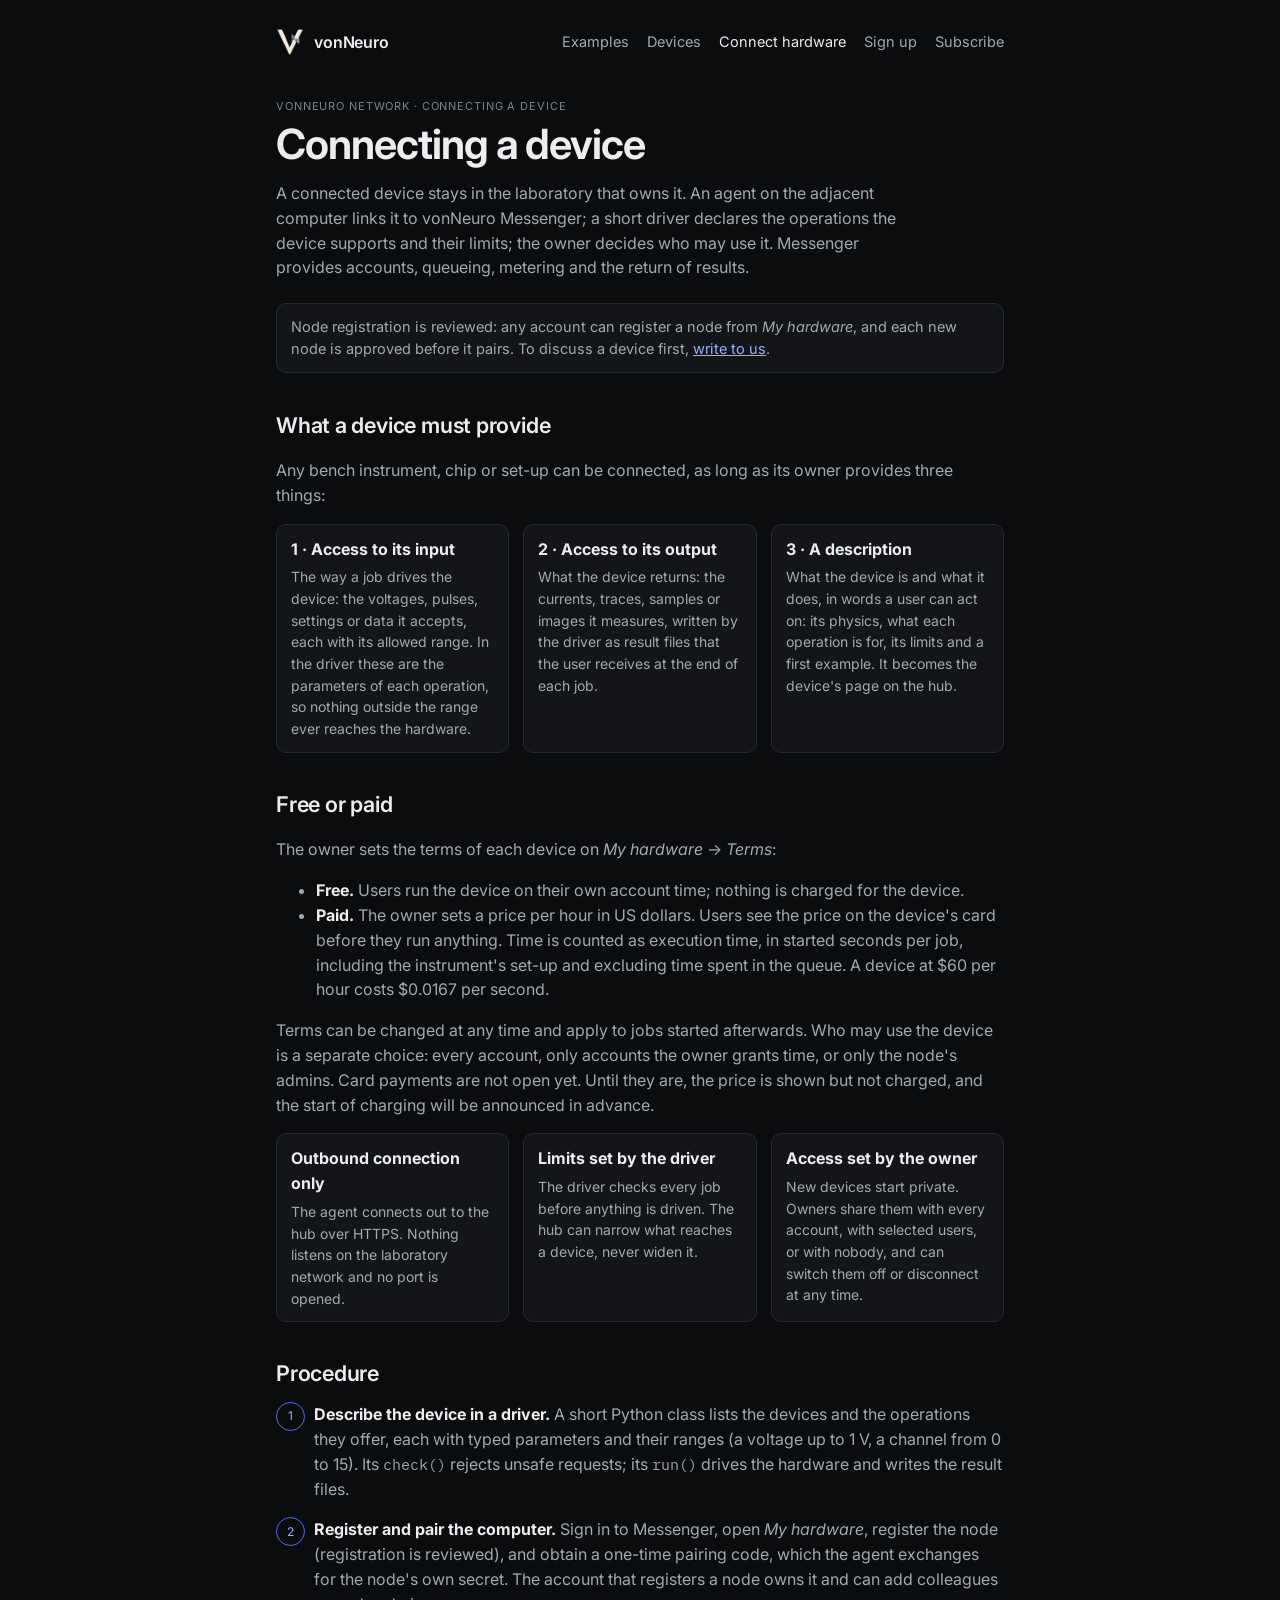
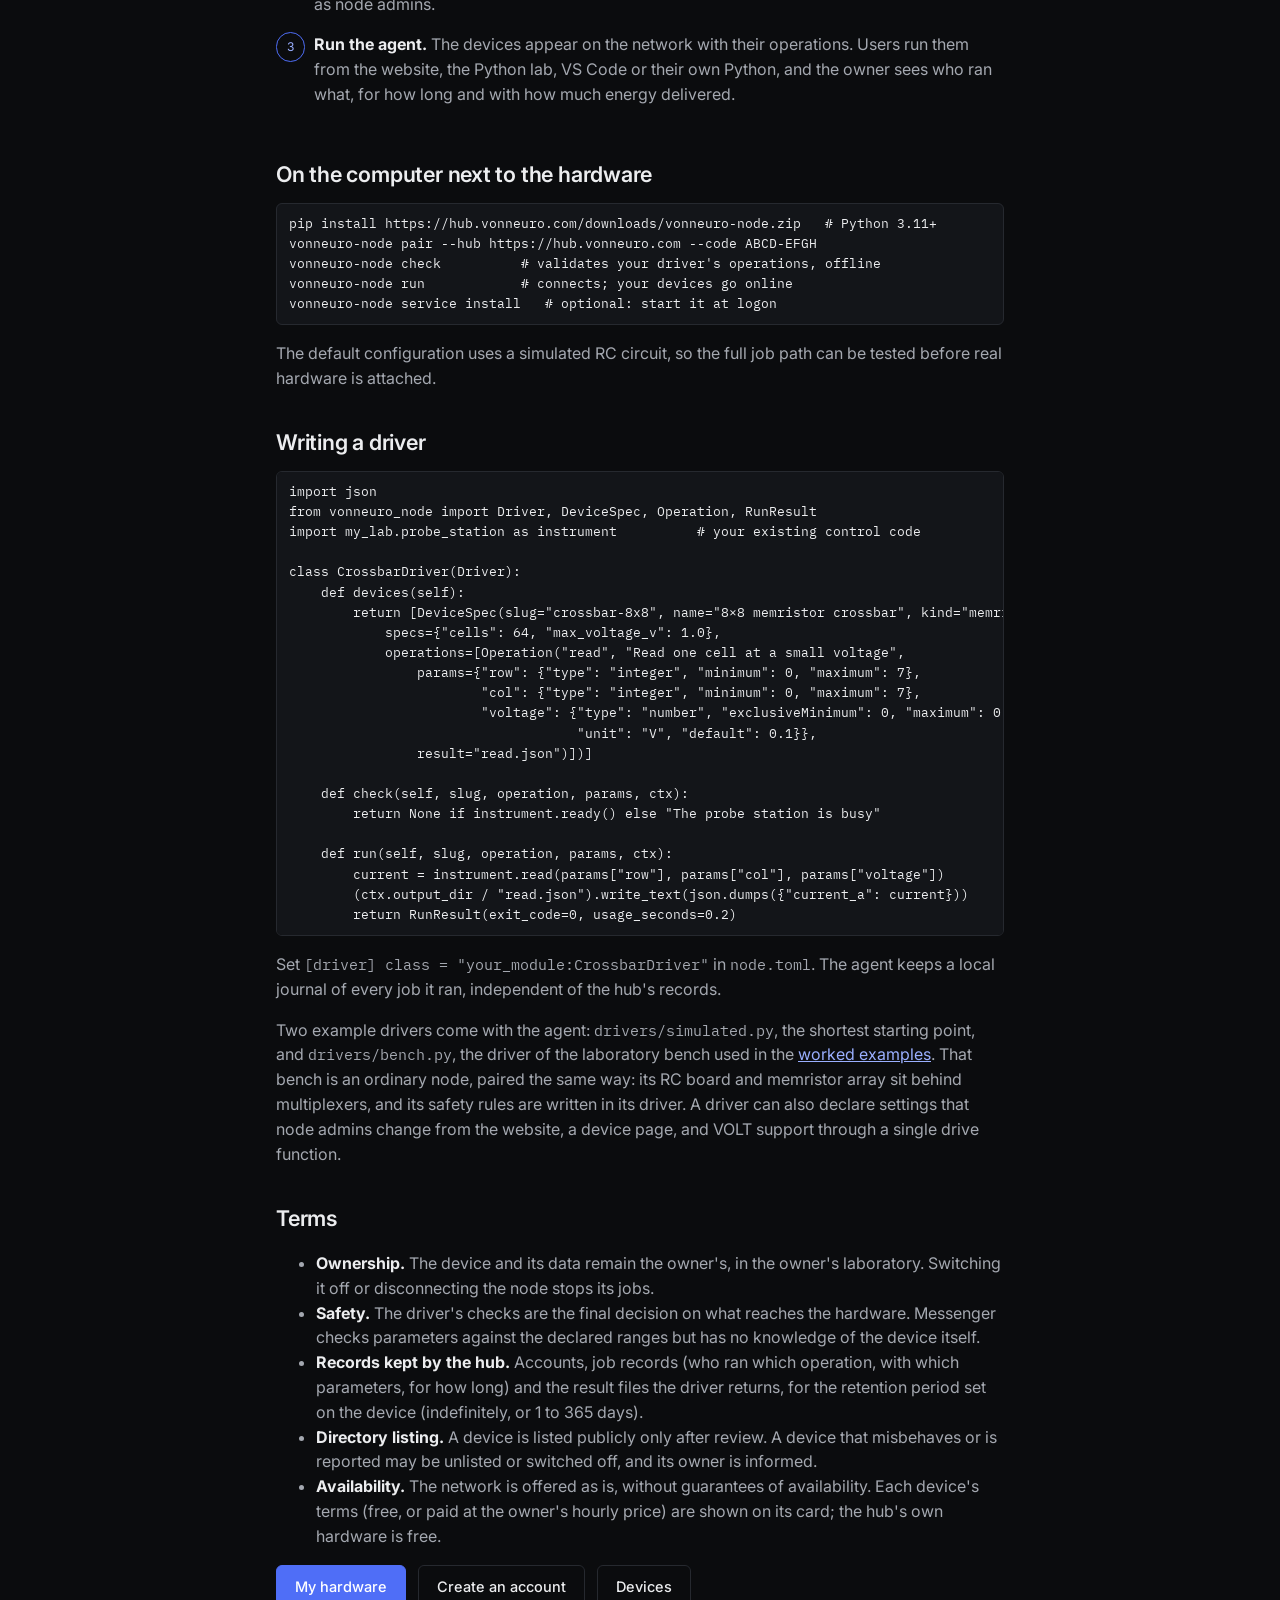
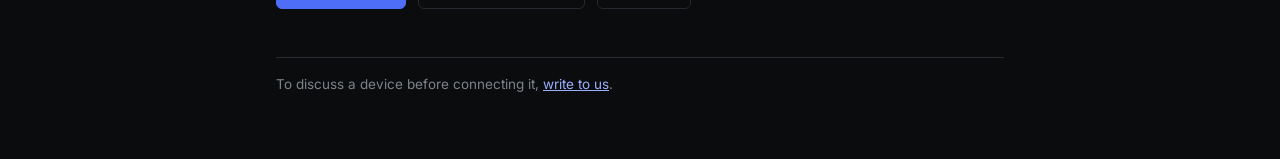
==== commit 189d8a09: "Website: write vonNeuro; vonNeuro is a spin-off of INeP" ====
--- a/connect.html
+++ b/connect.html
@@ -3,7 +3,7 @@
 <head>
 <meta charset="utf-8">
 <meta name="viewport" content="width=device-width, initial-scale=1">
-<title>Connect hardware · VonNeuro</title>
+<title>Connect hardware · vonNeuro</title>
 <meta name="description" content="Connecting a physical device to the vonNeuro network: what a device must provide (input, output, description), free or paid terms with an hourly price, an agent on the adjacent computer, a driver that declares operations and limits, and owner-controlled access.">
 <link rel="icon" type="image/png" sizes="64x64" href="assets/favicon-64.png">
 <link rel="apple-touch-icon" href="assets/apple-touch-icon.png">
@@ -15,7 +15,7 @@
 <body>
 <div class="wrap narrow">
   <header>
-    <a class="home" href="./"><img src="assets/vonneuro-mark.png" alt="">VonNeuro</a>
+    <a class="home" href="./"><img src="assets/vonneuro-mark.png" alt="">vonNeuro</a>
     <nav><a href="./#examples">Examples</a><a href="hardware.html">Devices</a><a href="connect.html" class="on">Connect hardware</a><a href="signup.html">Sign up</a><a href="subscribe.html">Subscribe</a></nav>
   </header>
 
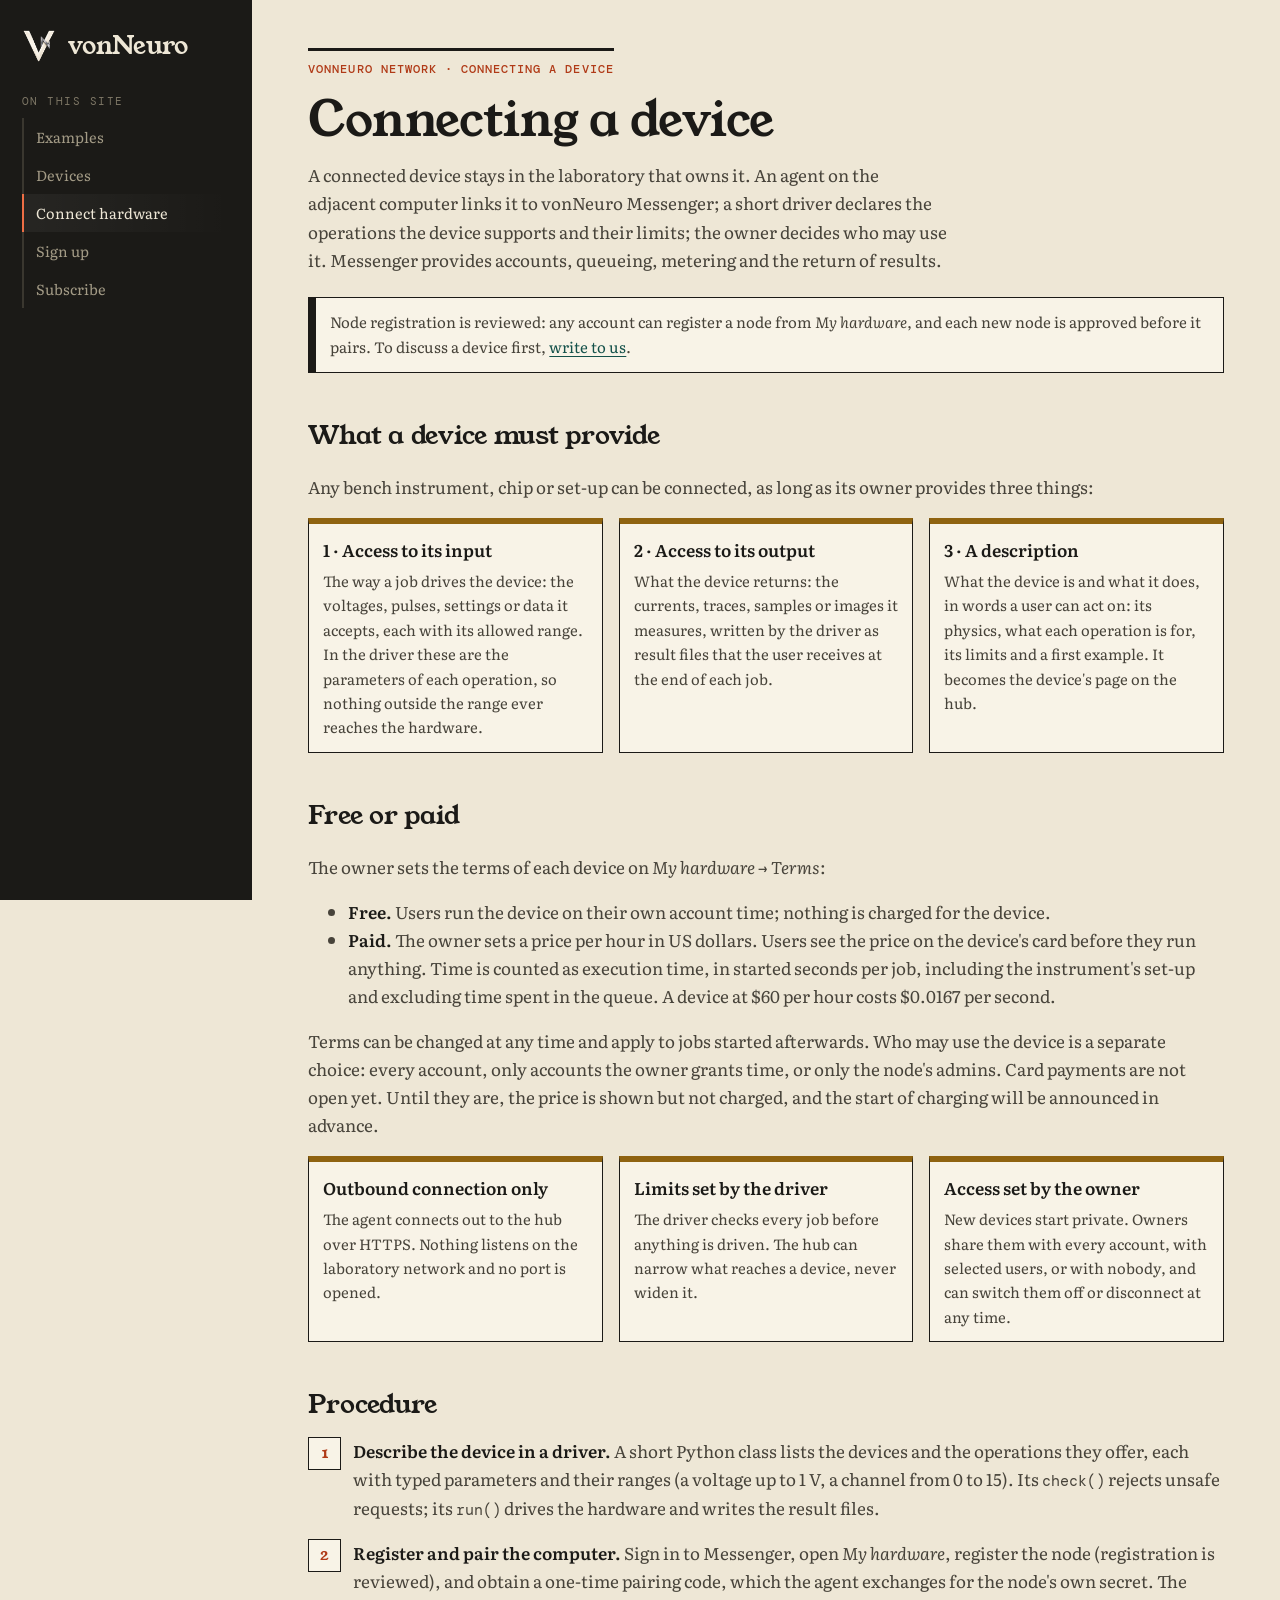
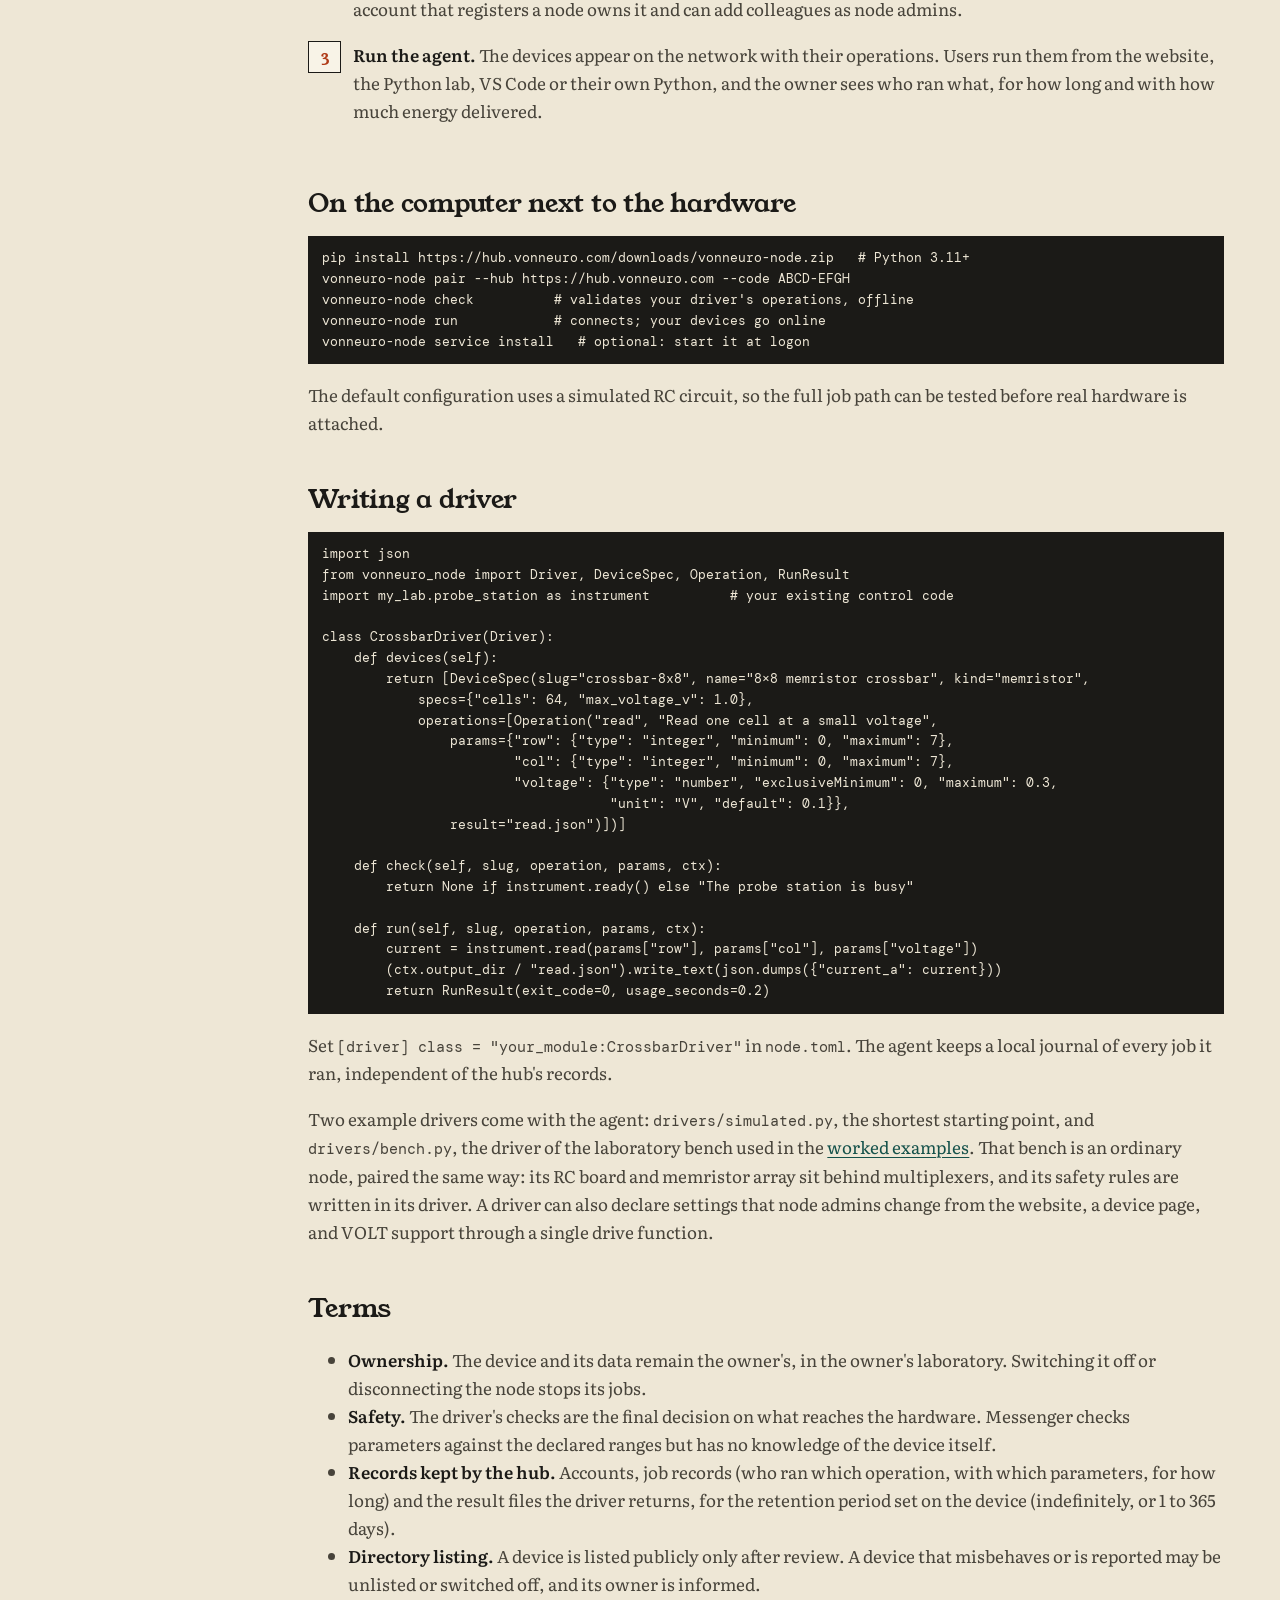
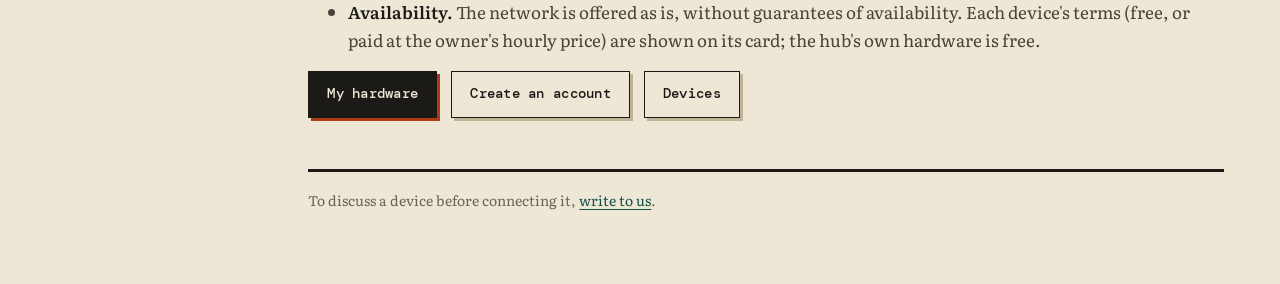
==== commit 266828ad: "Redesign: paper-and-ink look, left index navigation, regime monitor restored" ====
--- a/connect.html
+++ b/connect.html
@@ -1,4 +1,4 @@
-<!doctype html>
+﻿<!doctype html>
 <html lang="en">
 <head>
 <meta charset="utf-8">
@@ -9,7 +9,7 @@
 <link rel="apple-touch-icon" href="assets/apple-touch-icon.png">
 <link rel="preconnect" href="https://fonts.googleapis.com">
 <link rel="preconnect" href="https://fonts.gstatic.com" crossorigin>
-<link href="https://fonts.googleapis.com/css2?family=Inter:wght@400;500;600;700&family=IBM+Plex+Mono:wght@400;500&display=swap" rel="stylesheet">
+<link href="https://fonts.googleapis.com/css2?family=Young+Serif&family=Literata:ital,opsz,wght@0,7..72,400;0,7..72,600;1,7..72,400&family=DM+Mono:wght@400;500&display=swap" rel="stylesheet">
 <link rel="stylesheet" href="assets/network.css">
 </head>
 <body>
--- a/assets/network.css
+++ b/assets/network.css
@@ -1,58 +1,106 @@
-/* Shared by hardware.html, device.html and connect.html: the signup page's look, plus device cards. */
+/* Shared by hardware.html, device.html, connect.html, subscribe.html and signup.html.
+   The same lab-notebook look as the home page: paper, ink and the colours of copper oxide,
+   with the page links in a fixed index on the left. */
 :root{
-  --bg:#0B0C0E; --panel:#131519; --line:#26292F; --txt:#ECEDEF; --txt-mid:#A4A8B0; --txt-soft:#7D828B;
-  --arc:#4F6EF7; --arc-2:#9AAFFF; --arc-dim:#4F6EF722; --ok:#5FD4C4; --heat:#E08A3C;
-  --f-display:"Inter", "Segoe UI", system-ui, sans-serif; --f-body:"Inter", "Segoe UI", system-ui, sans-serif;
-  --f-label:"Inter", "Segoe UI", system-ui, sans-serif; --f-code:"IBM Plex Mono",ui-monospace,"SF Mono",Menlo,monospace;
+  --paper:#EEE7D6; --paper-2:#E6DDC6; --card:#F8F3E7; --ink:#1B1A17;
+  --txt:#1B1A17; --txt-mid:#47433A; --txt-soft:#6B6556;
+  --line:#BFB596; --line-2:#D5CBB0;
+  --patina:#1D6A5E; --patina-d:#14514A; --ochre:#8F6310; --oxide:#B03A17;
+  --on-ink:#EEE7D6; --on-ink-soft:#A39B86;
+  /* names older rules and pages use */
+  --bg:var(--paper); --panel:var(--card);
+  --arc:var(--patina); --arc-2:var(--patina-d); --arc-dim:#1D6A5E18; --ok:var(--patina); --heat:var(--oxide);
+  --side:252px;
+  --f-display:"Young Serif","Iowan Old Style","Palatino Linotype",Georgia,serif;
+  --f-body:"Literata","Iowan Old Style",Georgia,"Times New Roman",serif;
+  --f-label:"DM Mono",ui-monospace,"SF Mono",Menlo,monospace;
+  --f-code:"DM Mono",ui-monospace,"SF Mono",Menlo,monospace;
 }
 *{box-sizing:border-box}
-html,body{margin:0;background:var(--bg);color:var(--txt);font-family:var(--f-body);font-size:16px;line-height:1.55}
-a{color:var(--arc-2)}
-.wrap{max-width:960px;margin:0 auto;padding:28px 16px 64px}
-.wrap.narrow{max-width:760px}
-header{display:flex;align-items:center;justify-content:space-between;gap:16px;flex-wrap:wrap;margin-bottom:36px}
-header a.home{display:flex;align-items:center;gap:10px;color:var(--txt);text-decoration:none;font-family:var(--f-display);font-weight:600;letter-spacing:-.01em}
-header img{width:28px;height:28px}
-header nav{display:flex;gap:18px;flex-wrap:wrap;font-size:14.5px}
-header nav a{color:var(--txt-mid);text-decoration:none} header nav a:hover,header nav a.on{color:var(--txt)}
-.label{font-family:var(--f-label);font-size:11px;letter-spacing:.08em;text-transform:uppercase;color:var(--txt-soft)}
-h1{font-family:var(--f-display);font-weight:650;font-size:clamp(1.9rem,4.6vw,2.6rem);letter-spacing:-.025em;line-height:1.1;margin:.35rem 0 .8rem}
-h2{font-family:var(--f-display);font-weight:600;font-size:1.35rem;letter-spacing:-.01em;margin:2.2rem 0 .7rem}
-h3{font-family:var(--f-display);font-weight:600;font-size:1.05rem;margin:1.2rem 0 .4rem}
+html,body{margin:0;background:var(--paper);color:var(--txt);font-family:var(--f-body);font-size:17px;line-height:1.65;-webkit-font-smoothing:antialiased}
+a{color:var(--patina-d);text-decoration:underline;text-decoration-thickness:1px;text-underline-offset:3px}
+a:hover{color:var(--oxide)}
+::selection{background:var(--ink);color:var(--paper)}
+:focus-visible{outline:2px solid var(--oxide);outline-offset:3px}
+.wrap{max-width:960px;margin:0 0 0 var(--side);padding:48px clamp(20px,4.4vw,64px) 72px}
+.wrap.narrow{max-width:calc(820px + var(--side))}
+
+/* index on the left */
+header{position:fixed;inset:0 auto 0 0;width:var(--side);z-index:80;background:var(--ink);color:var(--on-ink);display:flex;flex-direction:column;gap:26px;padding:26px 22px;overflow-y:auto}
+header a.home{display:flex;align-items:center;gap:12px;color:var(--on-ink);text-decoration:none;font-family:var(--f-display);font-weight:400;font-size:1.45rem;letter-spacing:-.01em}
+header img{width:34px;height:34px;object-fit:contain}
+header nav{display:flex;flex-direction:column;font-size:14.5px}
+header nav::before{content:"On this site";font-family:var(--f-label);font-size:10.5px;letter-spacing:.14em;text-transform:uppercase;color:#7e7766;margin-bottom:8px}
+header nav a{color:var(--on-ink-soft);text-decoration:none;padding:7px 0 7px 12px;border-left:2px solid #3a372f;transition:color .15s ease,border-color .15s ease}
+header nav a:hover{color:var(--on-ink);border-left-color:var(--on-ink-soft)}
+header nav a.on{color:var(--on-ink);border-left-color:#EE6E45;background:linear-gradient(90deg,#ffffff0d,transparent)}
+header > a:not(.home){color:var(--on-ink-soft);font-size:14.5px;text-decoration:none;padding:7px 0 7px 12px;border-left:2px solid #3a372f}
+header > a:not(.home):hover{color:var(--on-ink)}
+@media (max-width:980px){
+  :root{--side:0px}
+  header{position:sticky;top:0;inset:auto;width:auto;flex-direction:row;flex-wrap:wrap;align-items:center;gap:6px 18px;padding:10px 16px;overflow:visible}
+  header a.home{font-size:1.2rem}
+  header img{width:26px;height:26px}
+  header nav{flex-direction:row;flex-wrap:wrap;gap:2px 14px;font-size:13.5px}
+  header nav::before{display:none}
+  header nav a{border-left:0;padding:4px 0;border-bottom:2px solid transparent}
+  header nav a.on{border-bottom-color:#EE6E45;background:none}
+  .wrap,.wrap.narrow{margin-left:0;max-width:none}
+}
+
+.label{font-family:var(--f-label);font-size:11.5px;font-weight:500;letter-spacing:.09em;text-transform:uppercase;color:var(--oxide);display:inline-block;border-top:3px solid var(--ink);padding-top:10px;margin-bottom:6px}
+h1{font-family:var(--f-display);font-weight:400;font-size:clamp(2rem,4.2vw,2.9rem);letter-spacing:-.015em;line-height:1.1;margin:.35rem 0 .9rem}
+h2{font-family:var(--f-display);font-weight:400;font-size:1.5rem;letter-spacing:-.01em;margin:2.4rem 0 .7rem}
+h3{font-family:var(--f-display);font-weight:400;font-size:1.15rem;margin:1.2rem 0 .4rem}
 .lede{color:var(--txt-mid);margin:0 0 1.4rem;max-width:64ch}
-p,li{color:var(--txt-mid)} b,strong{color:var(--txt)}
-.status{border:1px solid var(--line);border-left:1px solid var(--line);background:var(--panel);border-radius:10px;padding:12px 14px;font-size:14.5px;color:var(--txt-mid);margin-bottom:22px}
-.status.ok{border-left-color:var(--ok)} .status.off{border-left-color:var(--heat)}
-.btn{display:inline-flex;align-items:center;justify-content:center;font-family:var(--f-body);font-size:14.5px;font-weight:500;padding:10px 18px;border-radius:6px;border:1px solid var(--arc);background:var(--arc);color:#fff;cursor:pointer;text-decoration:none}
-.btn:hover{background:#6681F8;border-color:#6681F8}
-.btn-ghost{background:transparent;color:var(--txt);border-color:var(--line)}
-.actions{display:flex;flex-wrap:wrap;gap:12px;margin:1rem 0}
-pre{font-family:var(--f-code);font-size:13px;background:var(--panel);border:1px solid var(--line);border-radius:6px;padding:10px 12px;overflow-x:auto;color:var(--txt);margin:.5rem 0 0}
-code,.mono{font-family:var(--f-code);font-size:.92em}
+p,li{color:var(--txt-mid)} b,strong{color:var(--ink);font-weight:600}
+.status{border:1px solid var(--ink);border-left:8px solid var(--ink);background:var(--card);padding:12px 14px;font-size:15px;color:var(--txt-mid);margin-bottom:22px}
+.status.ok{border-left-color:var(--patina)} .status.off{border-left-color:var(--oxide)}
+.btn{display:inline-flex;align-items:center;justify-content:center;font-family:var(--f-label);font-size:13.5px;font-weight:500;letter-spacing:.02em;padding:11px 18px;border-radius:0;border:1.5px solid var(--ink);background:var(--ink);color:var(--paper);cursor:pointer;text-decoration:none;box-shadow:3px 3px 0 var(--oxide);transition:transform .12s ease,box-shadow .12s ease}
+.btn:hover{color:var(--paper);transform:translate(2px,2px);box-shadow:1px 1px 0 var(--oxide)}
+.btn[disabled]{opacity:.55;cursor:default}
+.btn-ghost{background:transparent;color:var(--ink);box-shadow:3px 3px 0 var(--line)}
+.btn-ghost:hover{background:var(--card);color:var(--ink);box-shadow:1px 1px 0 var(--line)}
+.actions{display:flex;flex-wrap:wrap;gap:14px;margin:1rem 0}
+pre{font-family:var(--f-code);font-size:13px;background:var(--ink);border:0;border-radius:0;padding:12px 14px;overflow-x:auto;color:#EEE7D6;margin:.5rem 0 0;line-height:1.6}
+code,.mono{font-family:var(--f-code);font-size:.88em}
 .hidden{display:none}
-.cards{display:grid;grid-template-columns:repeat(auto-fill,minmax(280px,1fr));gap:16px}
-.card{border:1px solid var(--line);background:var(--panel);border-radius:10px;padding:16px 18px;display:flex;flex-direction:column;gap:8px;min-width:0}
-.card h3{margin:0;font-size:1.05rem} .card h3 a{color:var(--txt);text-decoration:none} .card h3 a:hover{color:var(--arc-2)}
+.error{color:var(--oxide);font-size:14.5px;margin:0}
+.note{color:var(--txt-soft);font-size:14px;margin:0}
+.cards{display:grid;grid-template-columns:repeat(auto-fill,minmax(280px,1fr));gap:18px}
+.card{border:1px solid var(--ink);border-top:6px solid var(--patina);background:var(--card);padding:16px 18px;display:flex;flex-direction:column;gap:8px;min-width:0;transition:transform .15s ease,box-shadow .15s ease}
+.card:hover{transform:translate(-2px,-2px);box-shadow:5px 5px 0 var(--ink)}
+.card h3{margin:0;font-size:1.15rem} .card h3 a{color:var(--ink);text-decoration:none} .card h3 a:hover{color:var(--oxide)}
 .card .ref{font-family:var(--f-code);font-size:12.5px;color:var(--txt-soft);overflow-wrap:anywhere}
-.card p{margin:0;font-size:14px}
+.card p{margin:0;font-size:14.8px}
 .facts{display:flex;flex-wrap:wrap;gap:6px}
-.fact{font-family:var(--f-code);font-size:12px;color:var(--txt-mid);border:1px solid var(--line);border-radius:6px;padding:2px 7px}
-.dot{display:inline-flex;align-items:center;gap:6px;font-family:var(--f-label);font-size:11px;letter-spacing:.06em;text-transform:uppercase}
-.dot::before{content:"";width:8px;height:8px;border-radius:50%;background:var(--txt-soft)}
-.dot.online{color:var(--ok)} .dot.online::before{background:var(--ok)}
-.dot.offline{color:var(--heat)} .dot.offline::before{background:var(--heat)}
-.dot.restricted{color:var(--arc-2)} .dot.restricted::before{background:var(--arc-2)}
+.fact{font-family:var(--f-code);font-size:12px;color:var(--txt-mid);border:1px solid var(--line);padding:2px 7px}
+.dot{display:inline-flex;align-items:center;gap:6px;font-family:var(--f-label);font-size:11px;letter-spacing:.07em;text-transform:uppercase}
+.dot::before{content:"";width:9px;height:9px;border-radius:50%;border:1.5px solid var(--txt-soft);background:transparent}
+.dot.online{color:var(--patina-d)} .dot.online::before{background:var(--patina);border-color:var(--patina)}
+.dot.offline{color:var(--oxide)} .dot.offline::before{background:var(--oxide);border-color:var(--oxide)}
+.dot.restricted{color:var(--ochre)} .dot.restricted::before{background:var(--ochre);border-color:var(--ochre)}
 .usage{font-size:12.5px;color:var(--txt-soft);margin-top:auto}
-table{width:100%;border-collapse:collapse;font-size:14px;margin:.4rem 0 1rem}
-th,td{text-align:left;padding:6px 8px;border-bottom:1px solid var(--line);vertical-align:top}
-th{font-family:var(--f-label);font-size:11px;letter-spacing:.06em;text-transform:uppercase;color:var(--txt-soft);font-weight:400}
-td code{color:var(--arc-2)}
+table{width:100%;border-collapse:collapse;font-size:14.5px;margin:.4rem 0 1rem}
+th,td{text-align:left;padding:8px 10px;border-bottom:1px solid var(--line-2);vertical-align:top}
+th{font-family:var(--f-label);font-size:11px;letter-spacing:.08em;text-transform:uppercase;color:var(--paper);background:var(--ink);font-weight:500;border-bottom:0}
+td code{color:var(--oxide);font-weight:500}
 .steps{counter-reset:s;list-style:none;padding:0;margin:0}
-.steps>li{counter-increment:s;position:relative;padding:0 0 1rem 2.4rem}
-.steps>li::before{content:counter(s);position:absolute;left:0;top:0;width:1.7rem;height:1.7rem;border:1px solid var(--arc);border-radius:50%;display:flex;align-items:center;justify-content:center;font-family:var(--f-label);font-size:12px;color:var(--arc-2)}
-.grid3{display:grid;grid-template-columns:repeat(3,minmax(0,1fr));gap:14px}
-.grid3>div{border:1px solid var(--line);background:var(--panel);border-radius:10px;padding:12px 14px}
-.grid3 p{margin:.3rem 0 0;font-size:14px}
-.pill{font-family:var(--f-label);font-size:10.5px;letter-spacing:.08em;text-transform:uppercase;border:1px solid var(--arc);color:var(--arc-2);border-radius:999px;padding:2px 9px;vertical-align:middle}
-footer{margin-top:3rem;padding-top:1rem;border-top:1px solid var(--line);font-size:13.5px;color:var(--txt-soft)}
+.steps>li{counter-increment:s;position:relative;padding:0 0 1rem 2.6rem}
+.steps>li::before{content:counter(s);position:absolute;left:0;top:0;width:1.8rem;height:1.8rem;border:1.5px solid var(--ink);background:var(--card);display:flex;align-items:center;justify-content:center;font-family:var(--f-display);font-size:.95rem;color:var(--oxide)}
+.grid3{display:grid;grid-template-columns:repeat(3,minmax(0,1fr));gap:16px}
+.grid3>div{border:1px solid var(--ink);border-top:6px solid var(--ochre);background:var(--card);padding:12px 14px}
+.grid3 p{margin:.3rem 0 0;font-size:14.8px}
+.pill{font-family:var(--f-label);font-size:10.5px;letter-spacing:.08em;text-transform:uppercase;border:1px solid var(--patina);color:var(--patina-d);padding:2px 9px;vertical-align:middle}
+footer{margin-top:3rem;padding-top:1rem;border-top:3px solid var(--ink);font-size:14px;color:var(--txt-soft);position:static;background:none;display:block;width:auto}
 @media (max-width:700px){ .grid3{grid-template-columns:1fr} }
+
+/* forms (signup, subscribe) */
+form{display:grid;gap:14px}
+label{display:flex;flex-direction:column;gap:6px;min-width:0;font-family:var(--f-label);font-size:11px;letter-spacing:.08em;text-transform:uppercase;color:var(--txt-soft)}
+label .hint{font-family:var(--f-body);font-size:12.5px;letter-spacing:0;text-transform:none;color:var(--txt-soft)}
+input,textarea{width:100%;font-family:var(--f-body);font-size:15.5px;color:var(--ink);background:#FBF8EF;border:1px solid var(--ink);border-radius:0;padding:9px 11px}
+textarea{min-height:80px;resize:vertical}
+input:focus,textarea:focus{outline:none;box-shadow:3px 3px 0 var(--oxide)}
+.done{border:1px solid var(--ink);border-left:8px solid var(--patina);background:var(--card);padding:20px 22px}
+.done h2{margin:0 0 .6rem;font-size:1.4rem}
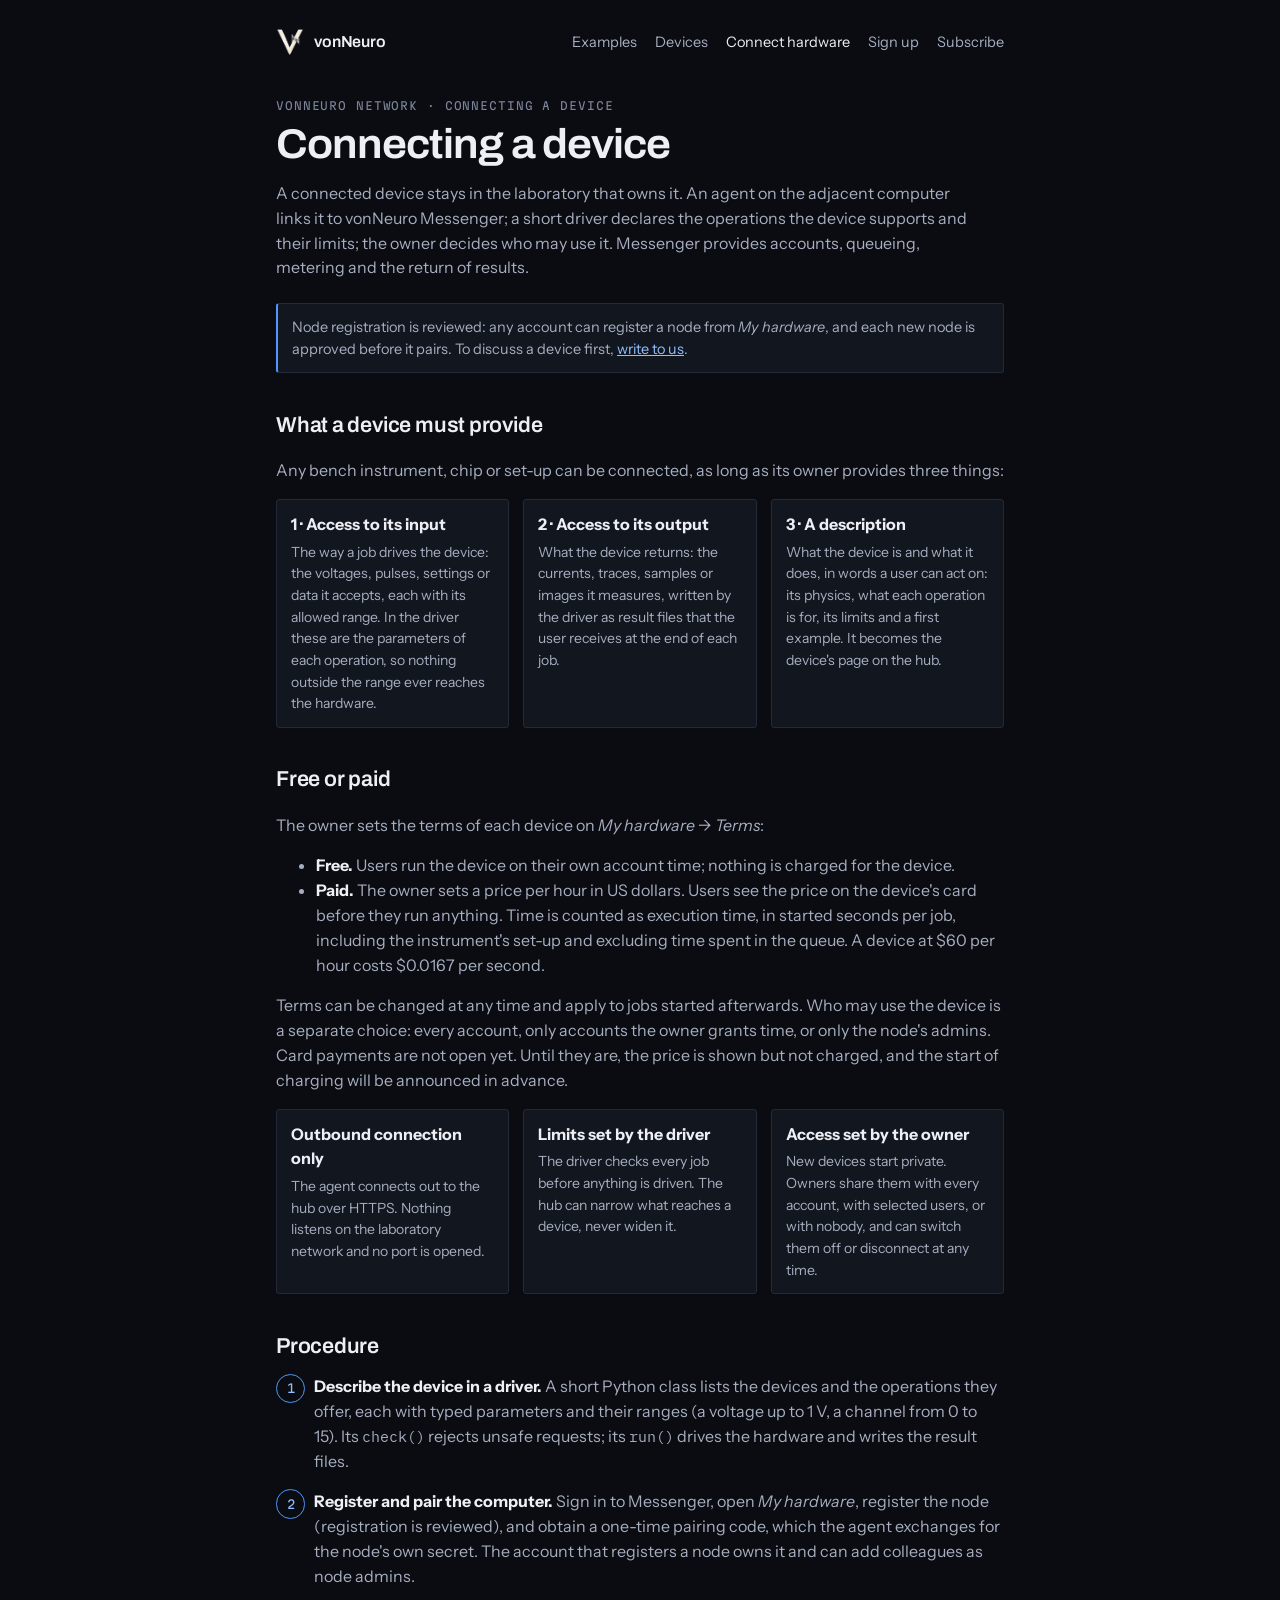
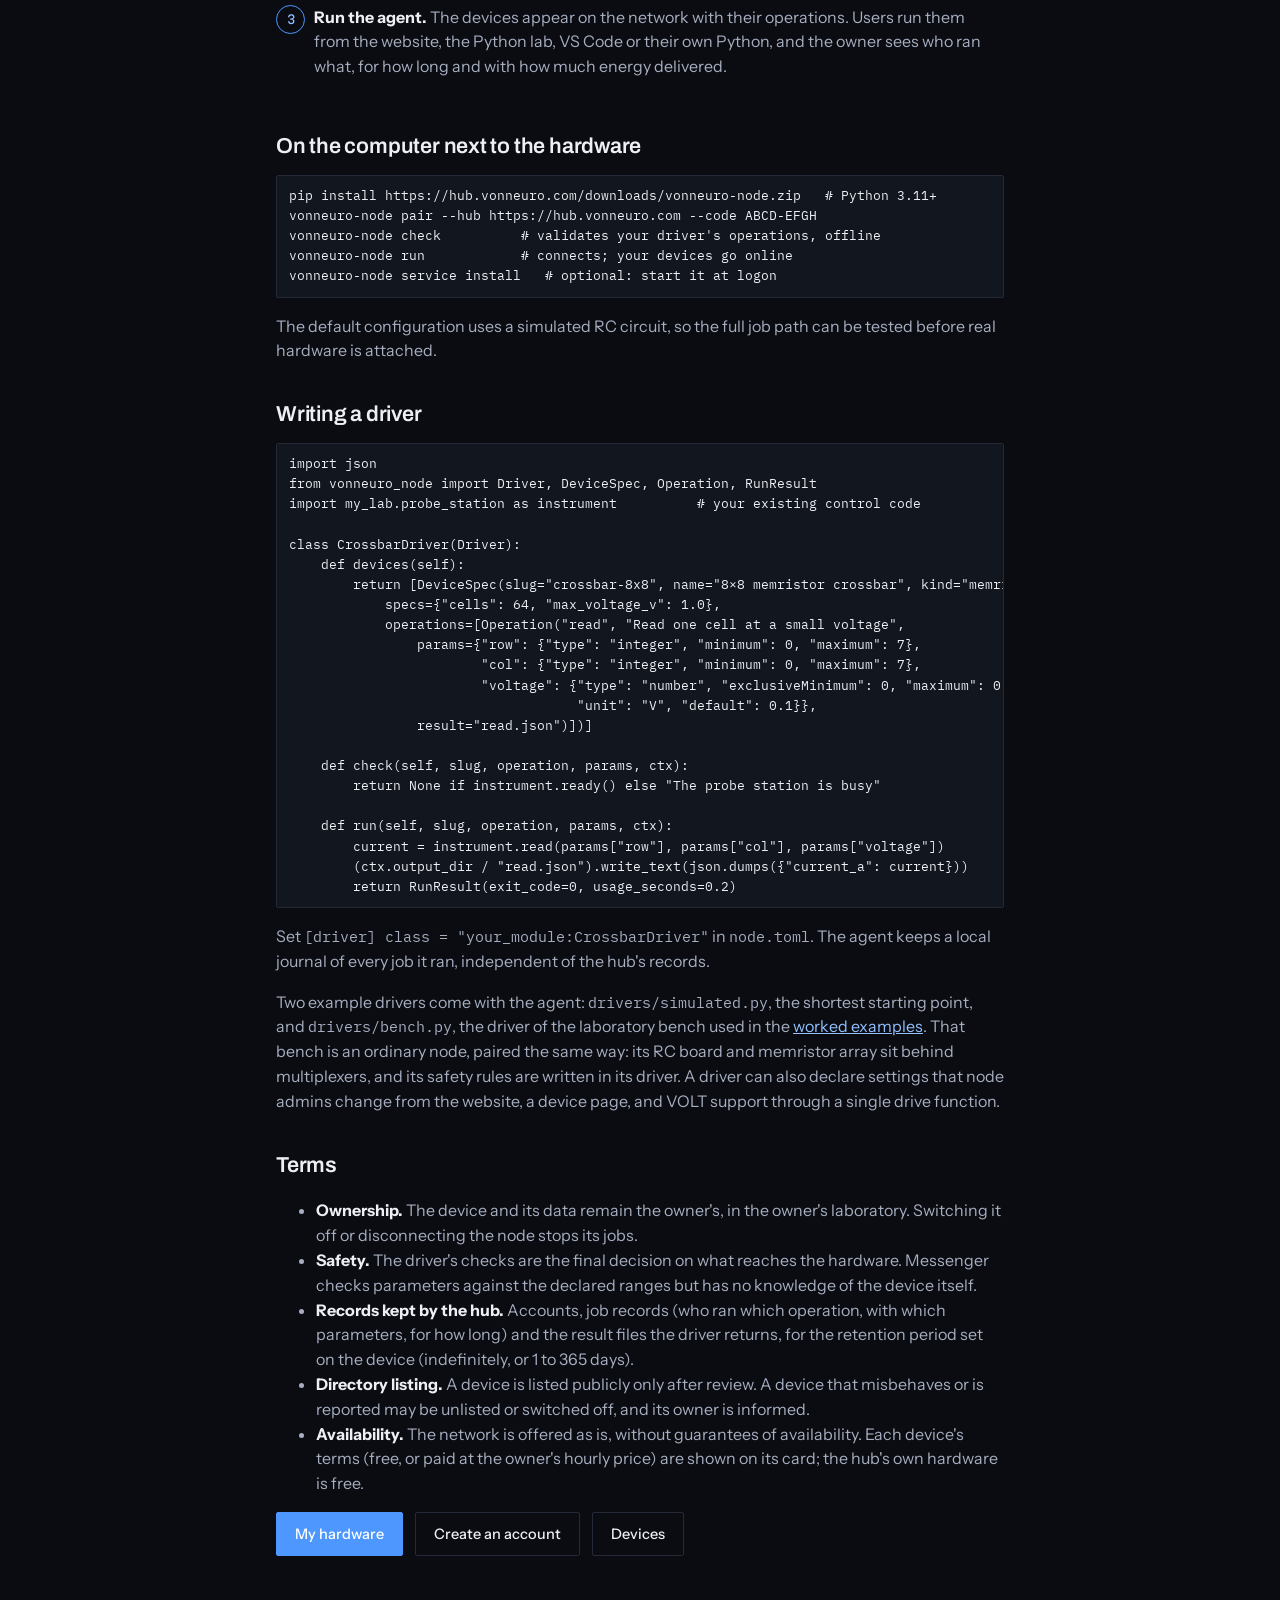
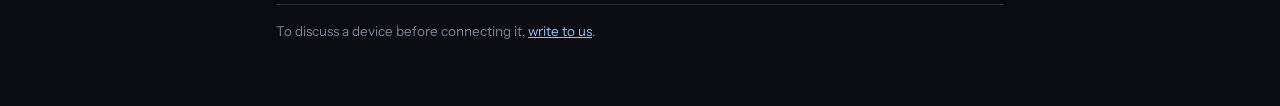
==== commit 4458e7ea: "Website: bring back the animated neural-field design, recoloured blue and amber Restores the 2026-11" ====
--- a/connect.html
+++ b/connect.html
@@ -1,4 +1,4 @@
-﻿<!doctype html>
+<!doctype html>
 <html lang="en">
 <head>
 <meta charset="utf-8">
@@ -9,7 +9,7 @@
 <link rel="apple-touch-icon" href="assets/apple-touch-icon.png">
 <link rel="preconnect" href="https://fonts.googleapis.com">
 <link rel="preconnect" href="https://fonts.gstatic.com" crossorigin>
-<link href="https://fonts.googleapis.com/css2?family=Young+Serif&family=Literata:ital,opsz,wght@0,7..72,400;0,7..72,600;1,7..72,400&family=DM+Mono:wght@400;500&display=swap" rel="stylesheet">
+<link href="https://fonts.googleapis.com/css2?family=Archivo:wdth,wght@62..125,400..800&family=IBM+Plex+Mono:wght@400;500&family=Instrument+Sans:wght@400;500;600&family=Martian+Mono:wght@400;600&display=swap" rel="stylesheet">
 <link rel="stylesheet" href="assets/network.css">
 </head>
 <body>
--- a/assets/network.css
+++ b/assets/network.css
@@ -1,106 +1,58 @@
-/* Shared by hardware.html, device.html, connect.html, subscribe.html and signup.html.
-   The same lab-notebook look as the home page: paper, ink and the colours of copper oxide,
-   with the page links in a fixed index on the left. */
+/* Shared by hardware.html, device.html and connect.html: the signup page's look, plus device cards. */
 :root{
-  --paper:#EEE7D6; --paper-2:#E6DDC6; --card:#F8F3E7; --ink:#1B1A17;
-  --txt:#1B1A17; --txt-mid:#47433A; --txt-soft:#6B6556;
-  --line:#BFB596; --line-2:#D5CBB0;
-  --patina:#1D6A5E; --patina-d:#14514A; --ochre:#8F6310; --oxide:#B03A17;
-  --on-ink:#EEE7D6; --on-ink-soft:#A39B86;
-  /* names older rules and pages use */
-  --bg:var(--paper); --panel:var(--card);
-  --arc:var(--patina); --arc-2:var(--patina-d); --arc-dim:#1D6A5E18; --ok:var(--patina); --heat:var(--oxide);
-  --side:252px;
-  --f-display:"Young Serif","Iowan Old Style","Palatino Linotype",Georgia,serif;
-  --f-body:"Literata","Iowan Old Style",Georgia,"Times New Roman",serif;
-  --f-label:"DM Mono",ui-monospace,"SF Mono",Menlo,monospace;
-  --f-code:"DM Mono",ui-monospace,"SF Mono",Menlo,monospace;
+  --bg:#0A0C11; --panel:#12161F; --line:#242937; --txt:#EDEFF4; --txt-mid:#A6AEC0; --txt-soft:#7B8499;
+  --arc:#4D97FF; --arc-2:#92C0FF; --arc-dim:#4D97FF22; --ok:#5FD4C4; --heat:#E0B23C;
+  --f-display:"Archivo","Helvetica Neue",Arial,sans-serif; --f-body:"Instrument Sans","Segoe UI",system-ui,sans-serif;
+  --f-label:"Martian Mono",ui-monospace,monospace; --f-code:"IBM Plex Mono",ui-monospace,"SF Mono",Menlo,monospace;
 }
 *{box-sizing:border-box}
-html,body{margin:0;background:var(--paper);color:var(--txt);font-family:var(--f-body);font-size:17px;line-height:1.65;-webkit-font-smoothing:antialiased}
-a{color:var(--patina-d);text-decoration:underline;text-decoration-thickness:1px;text-underline-offset:3px}
-a:hover{color:var(--oxide)}
-::selection{background:var(--ink);color:var(--paper)}
-:focus-visible{outline:2px solid var(--oxide);outline-offset:3px}
-.wrap{max-width:960px;margin:0 0 0 var(--side);padding:48px clamp(20px,4.4vw,64px) 72px}
-.wrap.narrow{max-width:calc(820px + var(--side))}
-
-/* index on the left */
-header{position:fixed;inset:0 auto 0 0;width:var(--side);z-index:80;background:var(--ink);color:var(--on-ink);display:flex;flex-direction:column;gap:26px;padding:26px 22px;overflow-y:auto}
-header a.home{display:flex;align-items:center;gap:12px;color:var(--on-ink);text-decoration:none;font-family:var(--f-display);font-weight:400;font-size:1.45rem;letter-spacing:-.01em}
-header img{width:34px;height:34px;object-fit:contain}
-header nav{display:flex;flex-direction:column;font-size:14.5px}
-header nav::before{content:"On this site";font-family:var(--f-label);font-size:10.5px;letter-spacing:.14em;text-transform:uppercase;color:#7e7766;margin-bottom:8px}
-header nav a{color:var(--on-ink-soft);text-decoration:none;padding:7px 0 7px 12px;border-left:2px solid #3a372f;transition:color .15s ease,border-color .15s ease}
-header nav a:hover{color:var(--on-ink);border-left-color:var(--on-ink-soft)}
-header nav a.on{color:var(--on-ink);border-left-color:#EE6E45;background:linear-gradient(90deg,#ffffff0d,transparent)}
-header > a:not(.home){color:var(--on-ink-soft);font-size:14.5px;text-decoration:none;padding:7px 0 7px 12px;border-left:2px solid #3a372f}
-header > a:not(.home):hover{color:var(--on-ink)}
-@media (max-width:980px){
-  :root{--side:0px}
-  header{position:sticky;top:0;inset:auto;width:auto;flex-direction:row;flex-wrap:wrap;align-items:center;gap:6px 18px;padding:10px 16px;overflow:visible}
-  header a.home{font-size:1.2rem}
-  header img{width:26px;height:26px}
-  header nav{flex-direction:row;flex-wrap:wrap;gap:2px 14px;font-size:13.5px}
-  header nav::before{display:none}
-  header nav a{border-left:0;padding:4px 0;border-bottom:2px solid transparent}
-  header nav a.on{border-bottom-color:#EE6E45;background:none}
-  .wrap,.wrap.narrow{margin-left:0;max-width:none}
-}
-
-.label{font-family:var(--f-label);font-size:11.5px;font-weight:500;letter-spacing:.09em;text-transform:uppercase;color:var(--oxide);display:inline-block;border-top:3px solid var(--ink);padding-top:10px;margin-bottom:6px}
-h1{font-family:var(--f-display);font-weight:400;font-size:clamp(2rem,4.2vw,2.9rem);letter-spacing:-.015em;line-height:1.1;margin:.35rem 0 .9rem}
-h2{font-family:var(--f-display);font-weight:400;font-size:1.5rem;letter-spacing:-.01em;margin:2.4rem 0 .7rem}
-h3{font-family:var(--f-display);font-weight:400;font-size:1.15rem;margin:1.2rem 0 .4rem}
+html,body{margin:0;background:var(--bg);color:var(--txt);font-family:var(--f-body);font-size:16px;line-height:1.55}
+a{color:var(--arc-2)}
+.wrap{max-width:960px;margin:0 auto;padding:28px 16px 64px}
+.wrap.narrow{max-width:760px}
+header{display:flex;align-items:center;justify-content:space-between;gap:16px;flex-wrap:wrap;margin-bottom:36px}
+header a.home{display:flex;align-items:center;gap:10px;color:var(--txt);text-decoration:none;font-family:var(--f-display);font-weight:600;letter-spacing:-.01em}
+header img{width:28px;height:28px}
+header nav{display:flex;gap:18px;flex-wrap:wrap;font-size:14.5px}
+header nav a{color:var(--txt-mid);text-decoration:none} header nav a:hover,header nav a.on{color:var(--txt)}
+.label{font-family:var(--f-label);font-size:11px;letter-spacing:.08em;text-transform:uppercase;color:var(--txt-soft)}
+h1{font-family:var(--f-display);font-weight:650;font-variation-settings:"wdth" 104;font-size:clamp(1.9rem,4.6vw,2.6rem);letter-spacing:-.025em;line-height:1.1;margin:.35rem 0 .8rem}
+h2{font-family:var(--f-display);font-weight:600;font-size:1.35rem;letter-spacing:-.01em;margin:2.2rem 0 .7rem}
+h3{font-family:var(--f-display);font-weight:600;font-size:1.05rem;margin:1.2rem 0 .4rem}
 .lede{color:var(--txt-mid);margin:0 0 1.4rem;max-width:64ch}
-p,li{color:var(--txt-mid)} b,strong{color:var(--ink);font-weight:600}
-.status{border:1px solid var(--ink);border-left:8px solid var(--ink);background:var(--card);padding:12px 14px;font-size:15px;color:var(--txt-mid);margin-bottom:22px}
-.status.ok{border-left-color:var(--patina)} .status.off{border-left-color:var(--oxide)}
-.btn{display:inline-flex;align-items:center;justify-content:center;font-family:var(--f-label);font-size:13.5px;font-weight:500;letter-spacing:.02em;padding:11px 18px;border-radius:0;border:1.5px solid var(--ink);background:var(--ink);color:var(--paper);cursor:pointer;text-decoration:none;box-shadow:3px 3px 0 var(--oxide);transition:transform .12s ease,box-shadow .12s ease}
-.btn:hover{color:var(--paper);transform:translate(2px,2px);box-shadow:1px 1px 0 var(--oxide)}
-.btn[disabled]{opacity:.55;cursor:default}
-.btn-ghost{background:transparent;color:var(--ink);box-shadow:3px 3px 0 var(--line)}
-.btn-ghost:hover{background:var(--card);color:var(--ink);box-shadow:1px 1px 0 var(--line)}
-.actions{display:flex;flex-wrap:wrap;gap:14px;margin:1rem 0}
-pre{font-family:var(--f-code);font-size:13px;background:var(--ink);border:0;border-radius:0;padding:12px 14px;overflow-x:auto;color:#EEE7D6;margin:.5rem 0 0;line-height:1.6}
-code,.mono{font-family:var(--f-code);font-size:.88em}
+p,li{color:var(--txt-mid)} b,strong{color:var(--txt)}
+.status{border:1px solid var(--line);border-left:2px solid var(--arc);background:var(--panel);border-radius:3px;padding:12px 14px;font-size:14.5px;color:var(--txt-mid);margin-bottom:22px}
+.status.ok{border-left-color:var(--ok)} .status.off{border-left-color:var(--heat)}
+.btn{display:inline-flex;align-items:center;justify-content:center;font-family:var(--f-body);font-size:14.5px;font-weight:500;padding:10px 18px;border-radius:2px;border:1px solid var(--arc);background:var(--arc);color:#fff;cursor:pointer;text-decoration:none}
+.btn:hover{background:#60A1FF;border-color:#60A1FF}
+.btn-ghost{background:transparent;color:var(--txt);border-color:var(--line)}
+.actions{display:flex;flex-wrap:wrap;gap:12px;margin:1rem 0}
+pre{font-family:var(--f-code);font-size:13px;background:var(--panel);border:1px solid var(--line);border-radius:2px;padding:10px 12px;overflow-x:auto;color:var(--txt);margin:.5rem 0 0}
+code,.mono{font-family:var(--f-code);font-size:.92em}
 .hidden{display:none}
-.error{color:var(--oxide);font-size:14.5px;margin:0}
-.note{color:var(--txt-soft);font-size:14px;margin:0}
-.cards{display:grid;grid-template-columns:repeat(auto-fill,minmax(280px,1fr));gap:18px}
-.card{border:1px solid var(--ink);border-top:6px solid var(--patina);background:var(--card);padding:16px 18px;display:flex;flex-direction:column;gap:8px;min-width:0;transition:transform .15s ease,box-shadow .15s ease}
-.card:hover{transform:translate(-2px,-2px);box-shadow:5px 5px 0 var(--ink)}
-.card h3{margin:0;font-size:1.15rem} .card h3 a{color:var(--ink);text-decoration:none} .card h3 a:hover{color:var(--oxide)}
+.cards{display:grid;grid-template-columns:repeat(auto-fill,minmax(280px,1fr));gap:16px}
+.card{border:1px solid var(--line);background:var(--panel);border-radius:3px;padding:16px 18px;display:flex;flex-direction:column;gap:8px;min-width:0}
+.card h3{margin:0;font-size:1.05rem} .card h3 a{color:var(--txt);text-decoration:none} .card h3 a:hover{color:var(--arc-2)}
 .card .ref{font-family:var(--f-code);font-size:12.5px;color:var(--txt-soft);overflow-wrap:anywhere}
-.card p{margin:0;font-size:14.8px}
+.card p{margin:0;font-size:14px}
 .facts{display:flex;flex-wrap:wrap;gap:6px}
-.fact{font-family:var(--f-code);font-size:12px;color:var(--txt-mid);border:1px solid var(--line);padding:2px 7px}
-.dot{display:inline-flex;align-items:center;gap:6px;font-family:var(--f-label);font-size:11px;letter-spacing:.07em;text-transform:uppercase}
-.dot::before{content:"";width:9px;height:9px;border-radius:50%;border:1.5px solid var(--txt-soft);background:transparent}
-.dot.online{color:var(--patina-d)} .dot.online::before{background:var(--patina);border-color:var(--patina)}
-.dot.offline{color:var(--oxide)} .dot.offline::before{background:var(--oxide);border-color:var(--oxide)}
-.dot.restricted{color:var(--ochre)} .dot.restricted::before{background:var(--ochre);border-color:var(--ochre)}
+.fact{font-family:var(--f-code);font-size:12px;color:var(--txt-mid);border:1px solid var(--line);border-radius:2px;padding:2px 7px}
+.dot{display:inline-flex;align-items:center;gap:6px;font-family:var(--f-label);font-size:11px;letter-spacing:.06em;text-transform:uppercase}
+.dot::before{content:"";width:8px;height:8px;border-radius:50%;background:var(--txt-soft)}
+.dot.online{color:var(--ok)} .dot.online::before{background:var(--ok)}
+.dot.offline{color:var(--heat)} .dot.offline::before{background:var(--heat)}
+.dot.restricted{color:var(--arc-2)} .dot.restricted::before{background:var(--arc-2)}
 .usage{font-size:12.5px;color:var(--txt-soft);margin-top:auto}
-table{width:100%;border-collapse:collapse;font-size:14.5px;margin:.4rem 0 1rem}
-th,td{text-align:left;padding:8px 10px;border-bottom:1px solid var(--line-2);vertical-align:top}
-th{font-family:var(--f-label);font-size:11px;letter-spacing:.08em;text-transform:uppercase;color:var(--paper);background:var(--ink);font-weight:500;border-bottom:0}
-td code{color:var(--oxide);font-weight:500}
+table{width:100%;border-collapse:collapse;font-size:14px;margin:.4rem 0 1rem}
+th,td{text-align:left;padding:6px 8px;border-bottom:1px solid var(--line);vertical-align:top}
+th{font-family:var(--f-label);font-size:11px;letter-spacing:.06em;text-transform:uppercase;color:var(--txt-soft);font-weight:400}
+td code{color:var(--arc-2)}
 .steps{counter-reset:s;list-style:none;padding:0;margin:0}
-.steps>li{counter-increment:s;position:relative;padding:0 0 1rem 2.6rem}
-.steps>li::before{content:counter(s);position:absolute;left:0;top:0;width:1.8rem;height:1.8rem;border:1.5px solid var(--ink);background:var(--card);display:flex;align-items:center;justify-content:center;font-family:var(--f-display);font-size:.95rem;color:var(--oxide)}
-.grid3{display:grid;grid-template-columns:repeat(3,minmax(0,1fr));gap:16px}
-.grid3>div{border:1px solid var(--ink);border-top:6px solid var(--ochre);background:var(--card);padding:12px 14px}
-.grid3 p{margin:.3rem 0 0;font-size:14.8px}
-.pill{font-family:var(--f-label);font-size:10.5px;letter-spacing:.08em;text-transform:uppercase;border:1px solid var(--patina);color:var(--patina-d);padding:2px 9px;vertical-align:middle}
-footer{margin-top:3rem;padding-top:1rem;border-top:3px solid var(--ink);font-size:14px;color:var(--txt-soft);position:static;background:none;display:block;width:auto}
+.steps>li{counter-increment:s;position:relative;padding:0 0 1rem 2.4rem}
+.steps>li::before{content:counter(s);position:absolute;left:0;top:0;width:1.7rem;height:1.7rem;border:1px solid var(--arc);border-radius:50%;display:flex;align-items:center;justify-content:center;font-family:var(--f-label);font-size:12px;color:var(--arc-2)}
+.grid3{display:grid;grid-template-columns:repeat(3,minmax(0,1fr));gap:14px}
+.grid3>div{border:1px solid var(--line);background:var(--panel);border-radius:3px;padding:12px 14px}
+.grid3 p{margin:.3rem 0 0;font-size:14px}
+.pill{font-family:var(--f-label);font-size:10.5px;letter-spacing:.08em;text-transform:uppercase;border:1px solid var(--arc);color:var(--arc-2);border-radius:999px;padding:2px 9px;vertical-align:middle}
+footer{margin-top:3rem;padding-top:1rem;border-top:1px solid var(--line);font-size:13.5px;color:var(--txt-soft)}
 @media (max-width:700px){ .grid3{grid-template-columns:1fr} }
-
-/* forms (signup, subscribe) */
-form{display:grid;gap:14px}
-label{display:flex;flex-direction:column;gap:6px;min-width:0;font-family:var(--f-label);font-size:11px;letter-spacing:.08em;text-transform:uppercase;color:var(--txt-soft)}
-label .hint{font-family:var(--f-body);font-size:12.5px;letter-spacing:0;text-transform:none;color:var(--txt-soft)}
-input,textarea{width:100%;font-family:var(--f-body);font-size:15.5px;color:var(--ink);background:#FBF8EF;border:1px solid var(--ink);border-radius:0;padding:9px 11px}
-textarea{min-height:80px;resize:vertical}
-input:focus,textarea:focus{outline:none;box-shadow:3px 3px 0 var(--oxide)}
-.done{border:1px solid var(--ink);border-left:8px solid var(--patina);background:var(--card);padding:20px 22px}
-.done h2{margin:0 0 .6rem;font-size:1.4rem}
